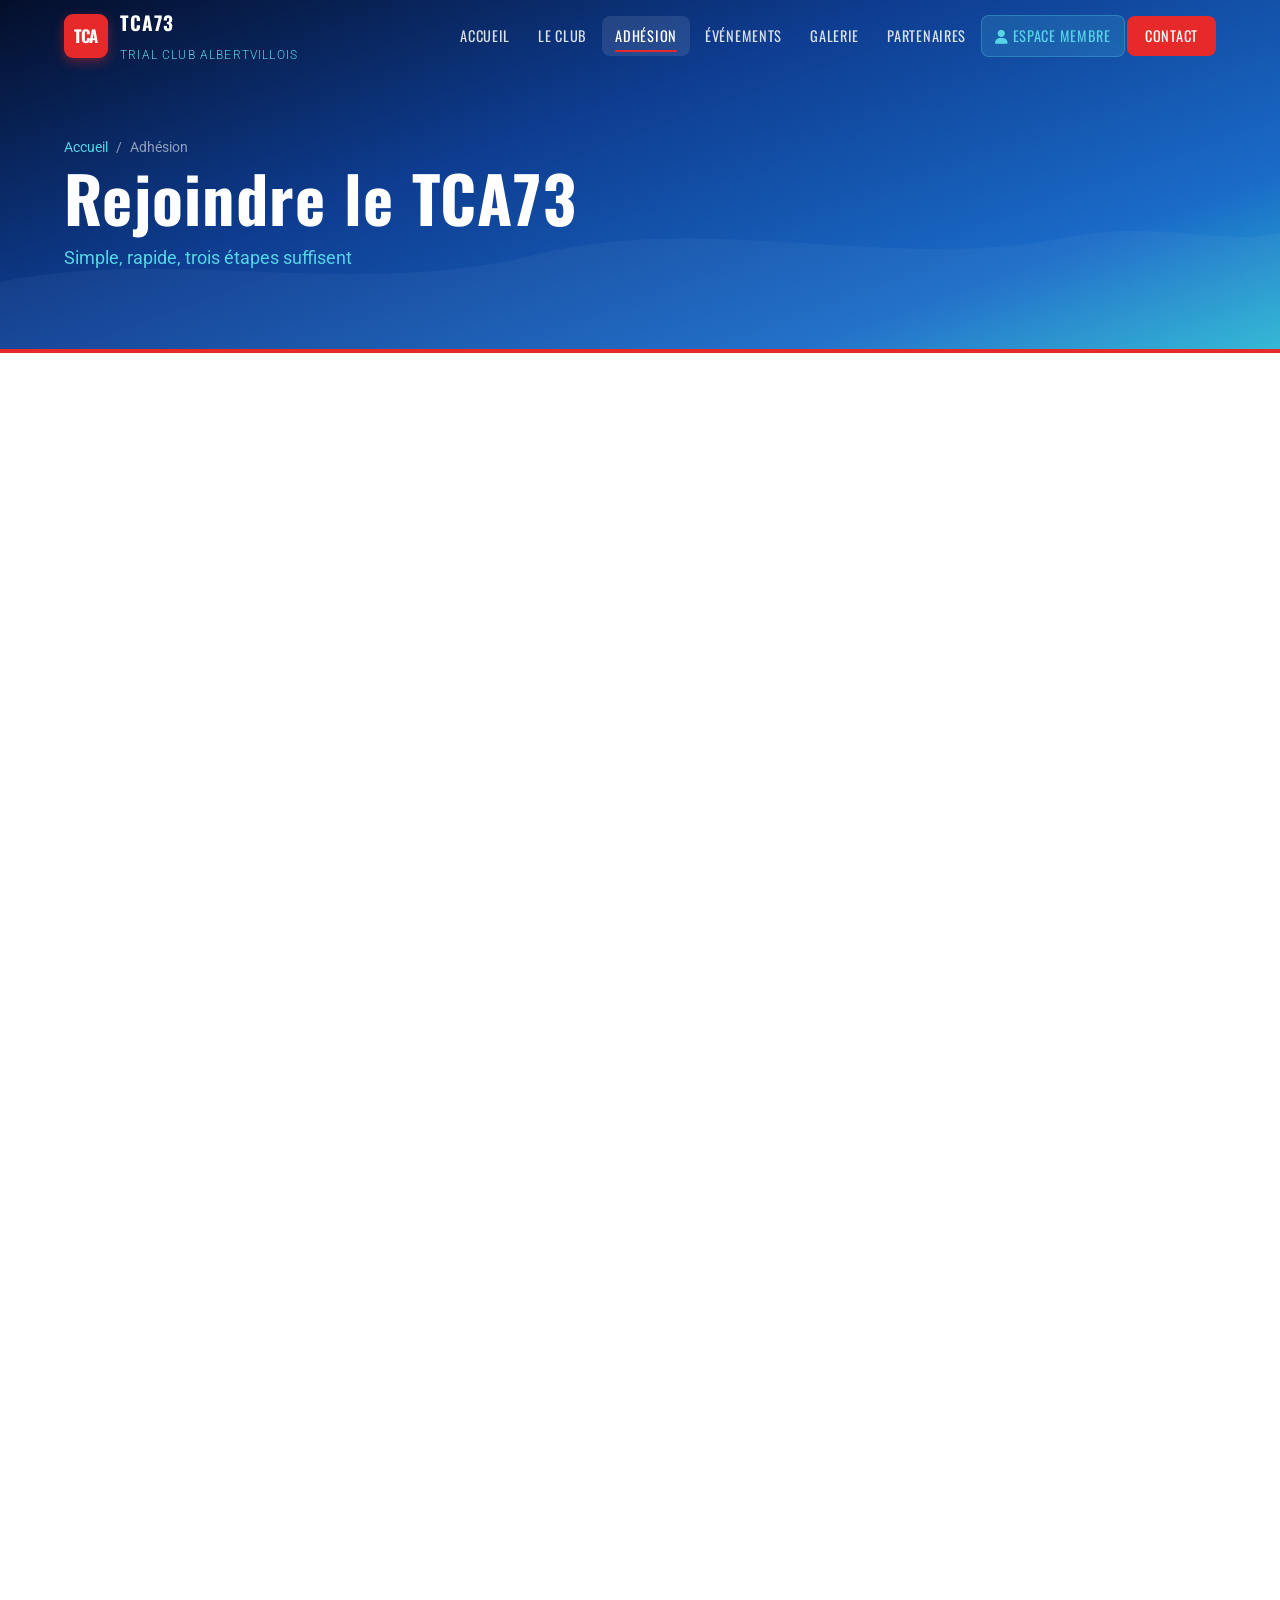
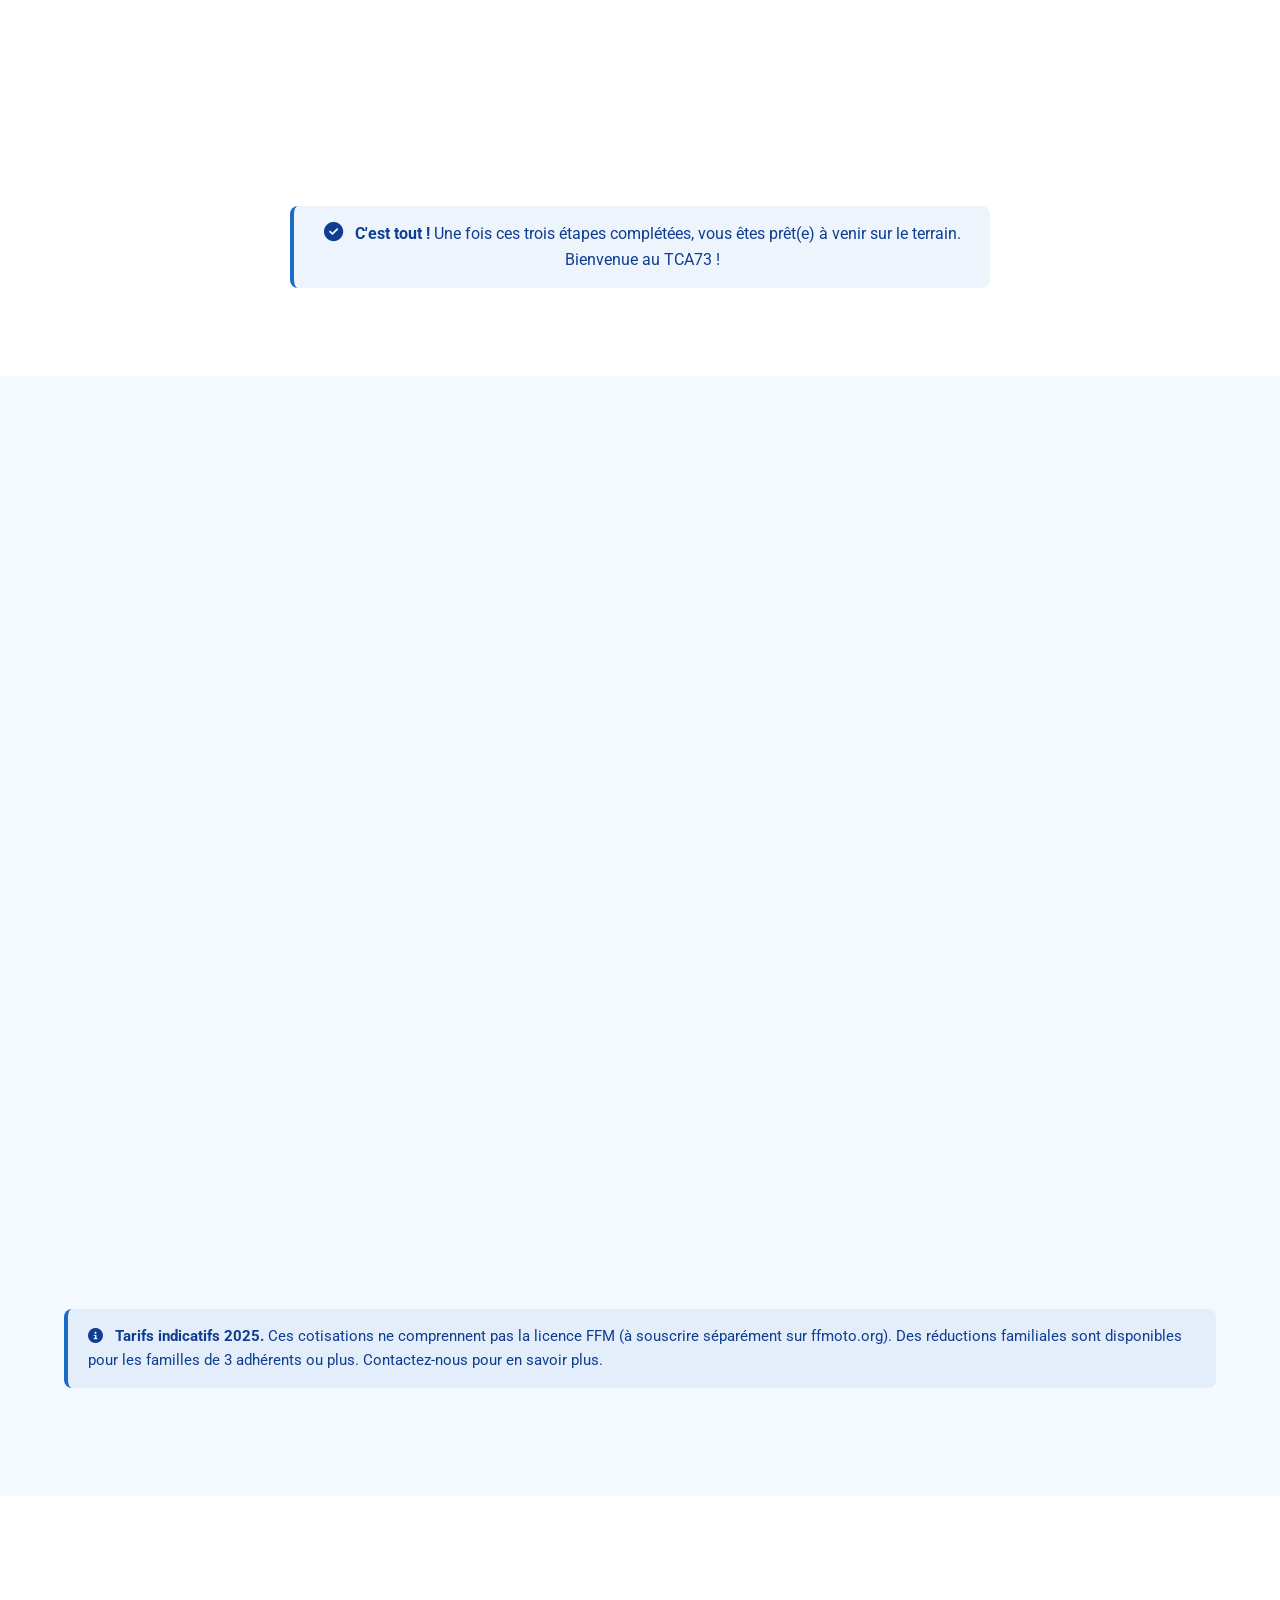
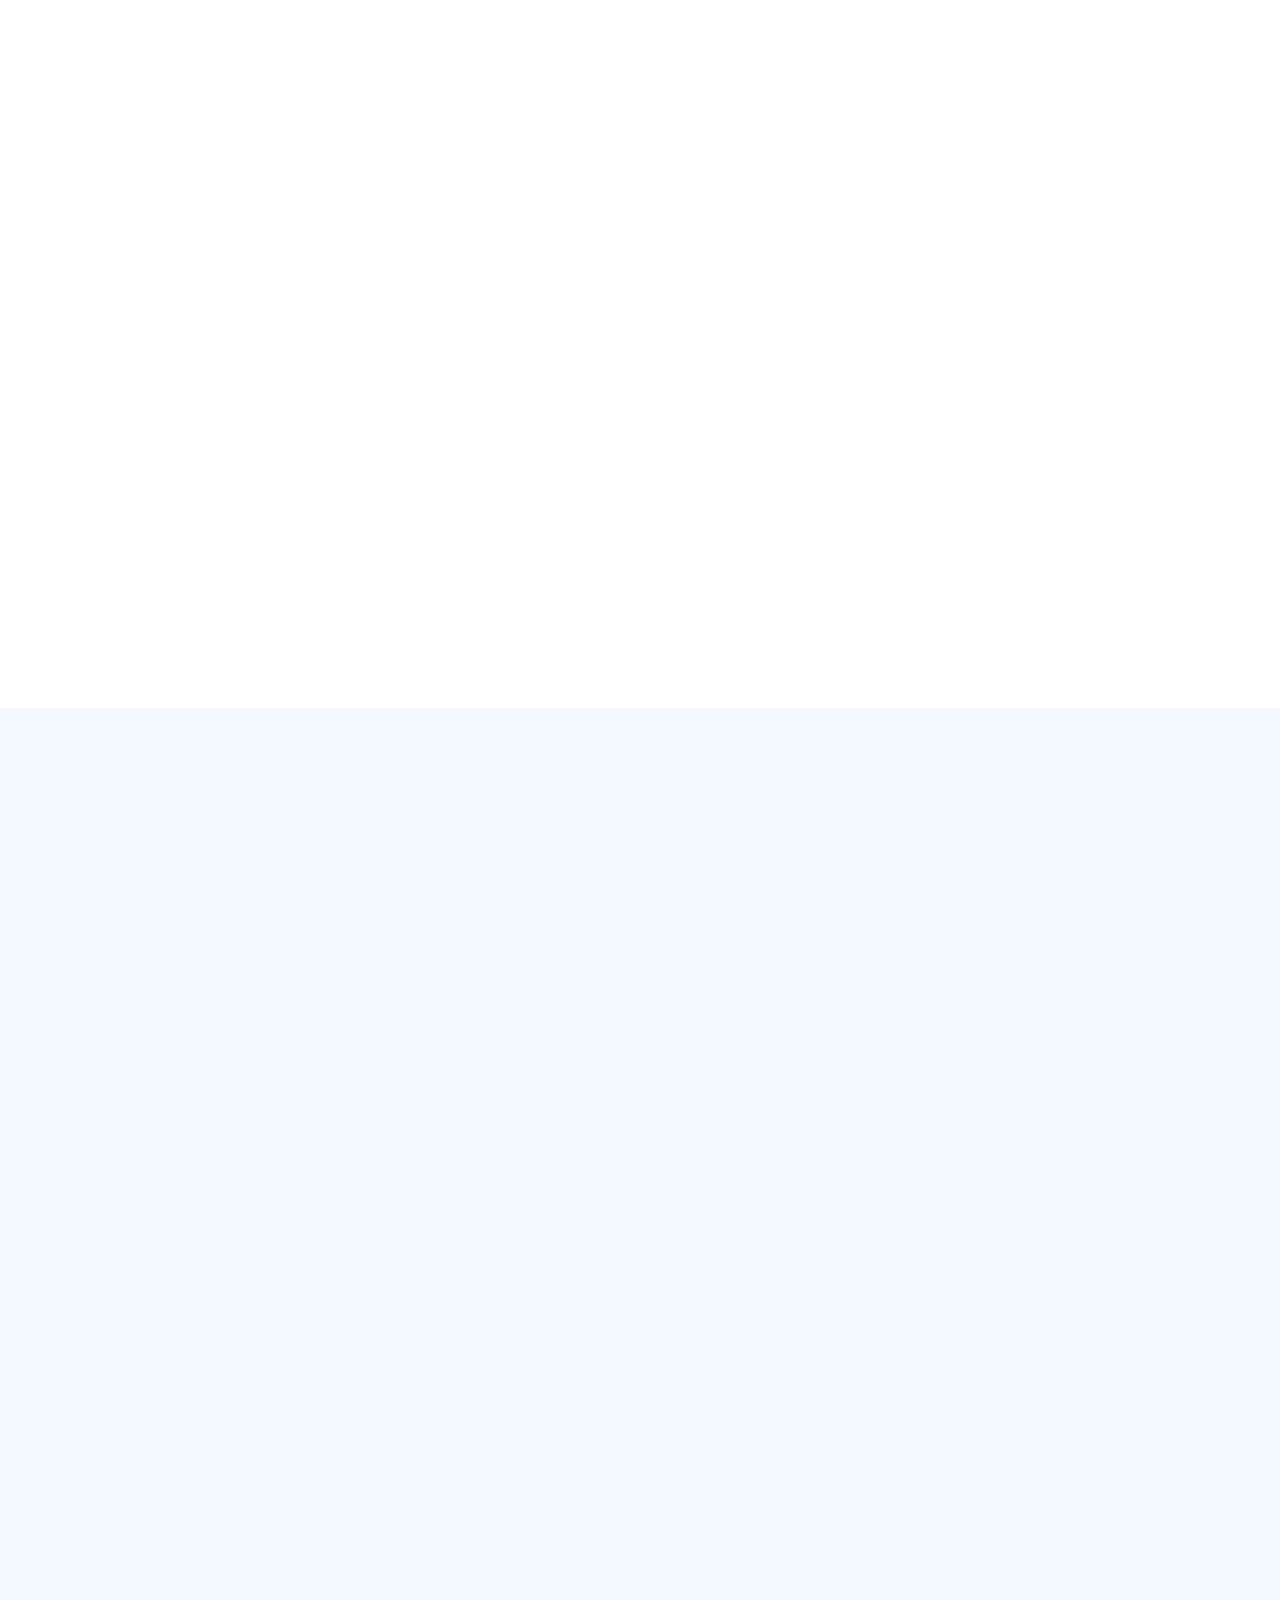
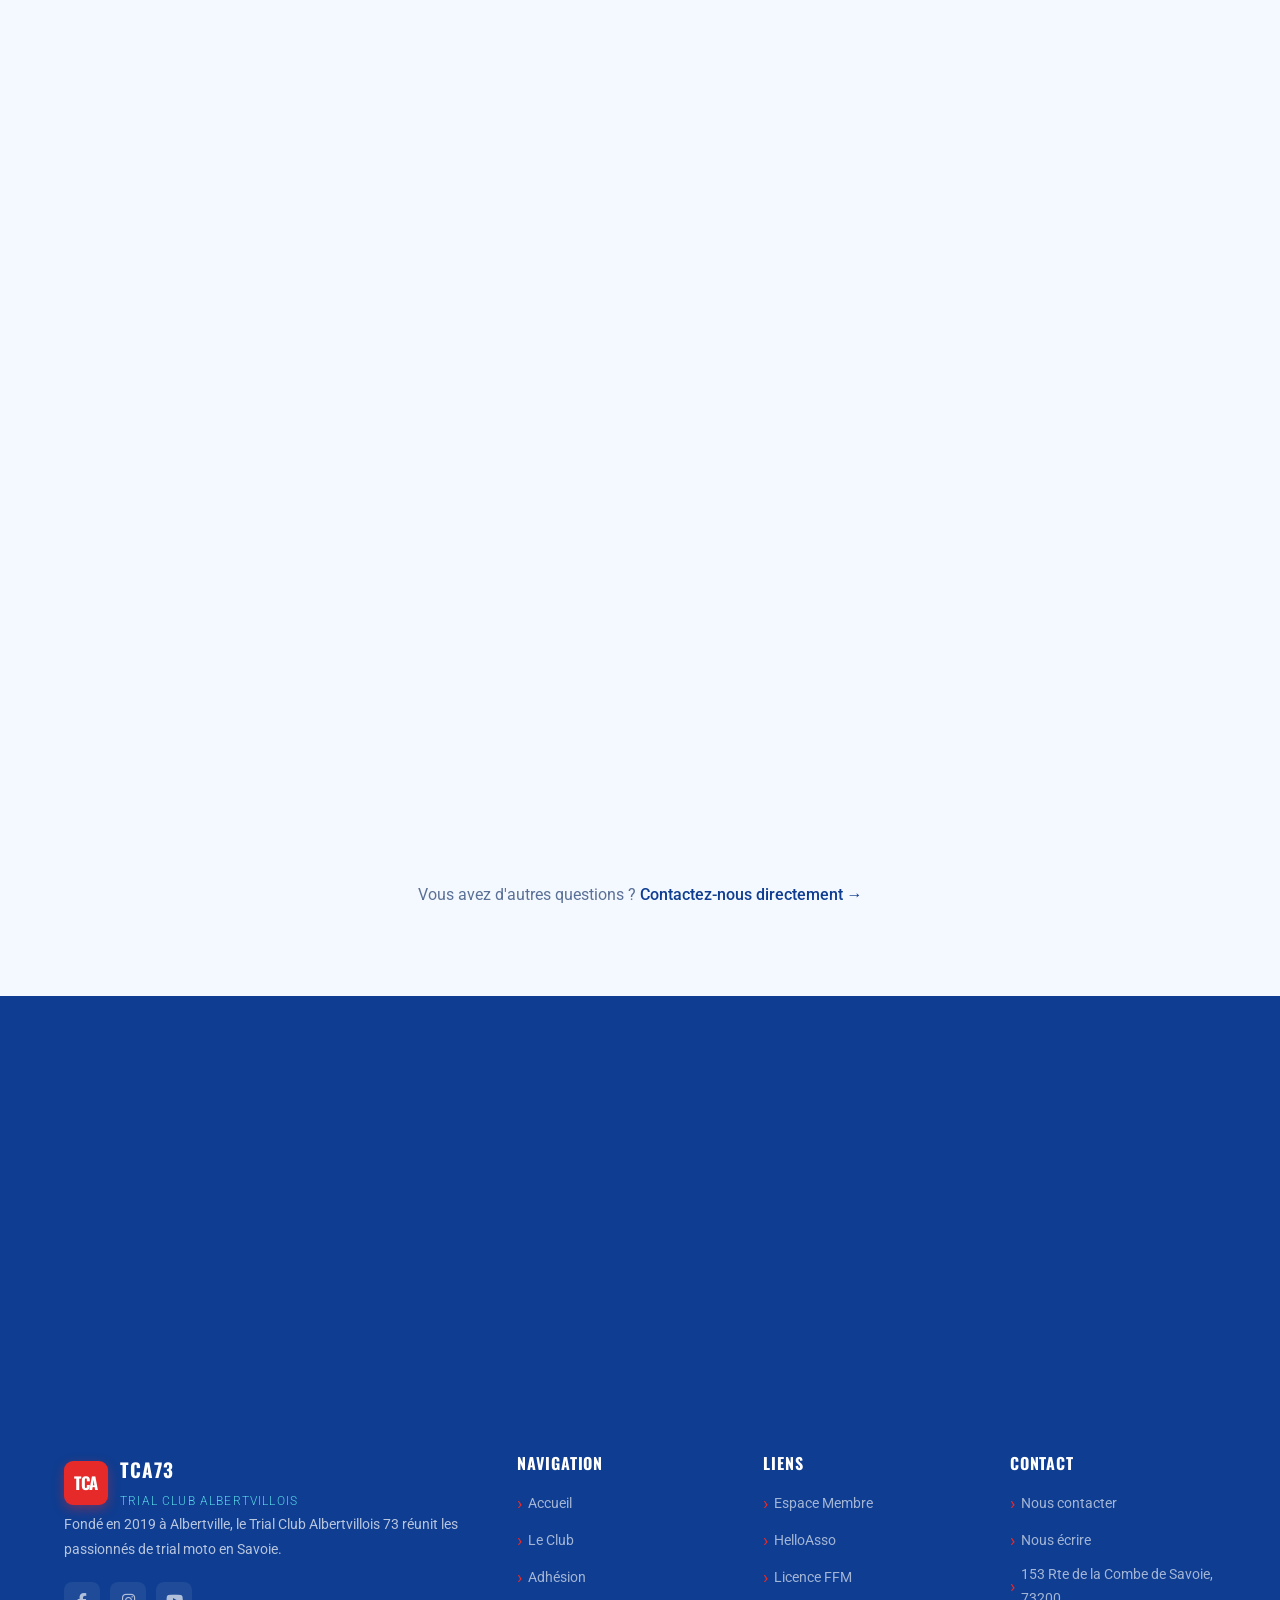
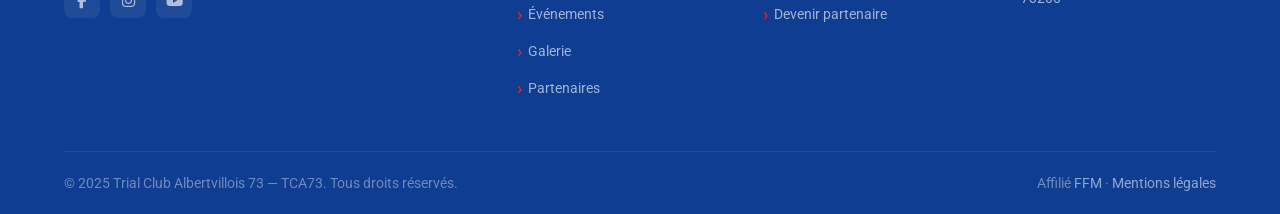
==== adhesion.html @ 544634ae "Fix blank pages: fade-up visible by default, animated only with js-ready class - css/style.css: .fad" ====
<!DOCTYPE html>
<html lang="fr">
<head>
  <meta charset="UTF-8">
  <meta name="viewport" content="width=device-width, initial-scale=1.0">
  <title>Adhésion — TCA73 | Rejoindre le Trial Club Albertvillois 73</title>
  <meta name="description" content="Rejoignez le TCA73 ! Découvrez les tarifs d'adhésion, le fonctionnement de la licence FFM et la procédure d'inscription en ligne via HelloAsso.">
  <link rel="preconnect" href="https://fonts.googleapis.com">
  <link rel="preconnect" href="https://fonts.gstatic.com" crossorigin>
  <link href="https://fonts.googleapis.com/css2?family=Oswald:wght@400;500;600;700&family=Roboto:wght@300;400;500&display=swap" rel="stylesheet">
  <link rel="stylesheet" href="https://cdnjs.cloudflare.com/ajax/libs/font-awesome/6.5.0/css/all.min.css">
  <link rel="stylesheet" href="css/style.css?v=3">
</head>
<body>

<!-- ===== HEADER ===== -->
<header id="header">
  <div class="header-inner">
    <a href="index.html" class="logo"><div class="logo-badge">TCA</div><div class="logo-text"><strong>TCA73</strong><span>Trial Club Albertvillois</span></div></a>
    <nav class="nav-links">
      <a href="index.html">Accueil</a><a href="club.html">Le Club</a>
      <a href="adhesion.html" class="active">Adhésion</a><a href="evenements.html">Événements</a>
      <a href="galerie.html">Galerie</a><a href="partenaires.html">Partenaires</a>
      <a href="espace-membre.html" class="nav-membre"><i class="fa-solid fa-user"></i> Espace Membre</a>
      <a href="contact.html" class="nav-cta">Contact</a>
    </nav>
    <button class="hamburger" id="hamburger" aria-label="Menu"><span></span><span></span><span></span></button>
  </div>
</header>
<nav class="mobile-nav" id="mobile-nav">
  <a href="index.html"><i class="fa-solid fa-house"></i> Accueil</a>
  <a href="club.html"><i class="fa-solid fa-shield-halved"></i> Le Club</a>
  <a href="adhesion.html"><i class="fa-solid fa-id-card"></i> Adhésion</a>
  <a href="evenements.html"><i class="fa-solid fa-calendar-days"></i> Événements</a>
  <a href="galerie.html"><i class="fa-solid fa-images"></i> Galerie</a>
  <a href="partenaires.html"><i class="fa-solid fa-handshake"></i> Partenaires</a>
  <a href="espace-membre.html" class="mobile-membre"><i class="fa-solid fa-user"></i> Espace Membre</a>
  <a href="contact.html" class="mobile-cta"><i class="fa-solid fa-paper-plane"></i> Contact</a>
</nav>

<!-- ===== PAGE HERO ===== -->
<section class="page-hero">
  <div style="position:absolute;inset:0;overflow:hidden;z-index:0;">
    <svg style="position:absolute;bottom:0;width:100%;height:auto;" xmlns="http://www.w3.org/2000/svg" viewBox="0 0 1440 180" preserveAspectRatio="none">
      <path fill="rgba(255,255,255,0.04)" d="M0,180 L0,100 C200,60 400,120 600,70 C800,20 1000,90 1200,50 C1300,30 1380,60 1440,45 L1440,180 Z"/>
    </svg>
  </div>
  <div class="page-hero-content">
    <div class="breadcrumb"><a href="index.html">Accueil</a><span>Adhésion</span></div>
    <h1>Rejoindre le TCA73</h1>
    <p>Simple, rapide, trois étapes suffisent</p>
  </div>
</section>

<!-- ===== PROCESSUS EN 3 ÉTAPES ===== -->
<section class="section">
  <div class="container">
    <div class="section-header fade-up">
      <div class="tag">Comment s'inscrire</div>
      <h2>Trois étapes pour nous rejoindre</h2>
      <p>Le processus d'adhésion est simple et largement faisable en ligne</p>
      <div class="section-line"></div>
    </div>
    <div style="max-width:700px; margin:0 auto;" class="steps">

      <div class="step fade-up">
        <div class="step-num">1</div>
        <div class="step-content">
          <h3>Adhésion au club via HelloAsso</h3>
          <p>Rendez-vous sur notre page HelloAsso pour vous inscrire et régler votre cotisation club en ligne. HelloAsso est une plateforme sécurisée, sans commission, dédiée aux associations françaises. Choisissez la formule adaptée à votre âge et à votre pratique (loisir ou compétition).</p>
          <div class="alert alert-info" style="margin:16px 0 8px;">
            <i class="fa-solid fa-circle-info" style="margin-right:8px;"></i>
            La cotisation club comprend votre adhésion à l'association TCA73 et l'accès au terrain d'entraînement.
          </div>
          <a href="https://www.helloasso.com/associations/trial-club-albertvillois-73/adhesions/adhesion-2025" class="btn btn--primary btn--sm" target="_blank" rel="noopener" style="margin-top:8px;"><i class="fa-solid fa-arrow-up-right-from-square" style="margin-right:6px;"></i>S'inscrire sur HelloAsso</a>
        </div>
      </div>

      <div class="step fade-up">
        <div class="step-num">2</div>
        <div class="step-content">
          <h3>Prise de licence FFM</h3>
          <p>En parallèle ou après votre adhésion club, vous devez prendre votre licence auprès de la Fédération Française de Motocyclisme (FFM) sur le site ffmoto.org. La licence comprend une assurance responsabilité civile indispensable pour pratiquer légalement sur tout terrain. Pour les mineurs, le consentement parental est requis.</p>
          <div class="alert alert-warning" style="margin:16px 0 8px;">
            <i class="fa-solid fa-triangle-exclamation" style="margin-right:8px;"></i>
            Aucune pratique n'est autorisée sans licence FFM valide. Pensez à la renouveler chaque année (saison FFM : 1er novembre au 31 octobre).
          </div>
          <a href="#" class="btn btn--outline-dark btn--sm" style="margin-top:8px;"><i class="fa-solid fa-arrow-up-right-from-square" style="margin-right:6px;"></i>Prendre sa licence FFM</a>
        </div>
      </div>

      <div class="step fade-up">
        <div class="step-num">3</div>
        <div class="step-content">
          <h3>Accès au terrain</h3>
          <p>Une fois vos deux inscriptions validées, nous vous transmettons les coordonnées GPS du terrain ainsi que le code d'accès ou la clé (selon la formule choisie). Les nouvelles recrues sont invitées à se présenter lors d'une session encadrée du week-end pour une première prise de contact conviviale avec l'équipe.</p>
          <div class="alert alert-info" style="margin:16px 0 8px;">
            <i class="fa-solid fa-location-dot" style="margin-right:8px;"></i>
            Terrain situé à Albertville (73200). Coordonnées GPS et code d'accès remis après validation de votre dossier.
          </div>
          <a href="contact.html" class="btn btn--outline-dark btn--sm" style="margin-top:8px;"><i class="fa-solid fa-paper-plane" style="margin-right:6px;"></i>Nous contacter</a>
        </div>
      </div>

    </div>
    <div class="alert alert-info" style="max-width:700px; margin:32px auto 0; text-align:center; font-size:1rem;">
      <i class="fa-solid fa-circle-check" style="margin-right:8px; font-size:1.2rem;"></i>
      <strong>C'est tout !</strong> Une fois ces trois étapes complétées, vous êtes prêt(e) à venir sur le terrain. Bienvenue au TCA73 !
    </div>
  </div>
</section>

<!-- ===== TARIFS 2025 ===== -->
<section class="section section--light" id="tarifs">
  <div class="container">
    <div class="section-header fade-up">
      <div class="tag">Tarifs 2025</div>
      <h2>Cotisations club</h2>
      <p>Tarifs de la saison 2025. Hors licence FFM (à souscrire séparément sur ffmoto.org).</p>
      <div class="section-line"></div>
    </div>
    <div class="grid-4" style="gap:20px;">

      <!-- Moins de 15 ans Loisir -->
      <div class="tarif-card fade-up">
        <h3>Moins de 15 ans<br><span style="font-weight:400; font-size:0.9em; opacity:0.75;">Loisir</span></h3>
        <div class="tarif-price"><sup>€</sup>50<sub>/an</sub></div>
        <p style="font-size:0.9rem; color:var(--text-muted); margin-bottom:16px;">École de trial et sessions loisir encadrées</p>
        <ul class="tarif-features">
          <li><i class="fa-solid fa-circle-check"></i> Accès terrain TCA73</li>
          <li><i class="fa-solid fa-circle-check"></i> Sessions école de trial</li>
          <li><i class="fa-solid fa-circle-check"></i> Encadrement moniteur</li>
          <li><i class="fa-solid fa-circle-check"></i> Prêt de moto (si dispo)</li>
          <li><i class="fa-solid fa-circle-check"></i> Équipement de protection</li>
        </ul>
        <a href="#" class="btn btn--outline-dark" style="width:100%; justify-content:center;">S'inscrire</a>
      </div>

      <!-- Plus de 15 ans Loisir — FEATURED -->
      <div class="tarif-card featured fade-up">
        <div class="tarif-badge">Le plus populaire</div>
        <h3>Plus de 15 ans<br><span style="font-weight:400; font-size:0.9em; opacity:0.85;">Loisir</span></h3>
        <div class="tarif-price"><sup>€</sup>80<sub>/an</sub></div>
        <p style="font-size:0.9rem; margin-bottom:16px; opacity:0.85;">Pratique libre et sessions encadrées</p>
        <ul class="tarif-features">
          <li><i class="fa-solid fa-circle-check"></i> Accès terrain TCA73</li>
          <li><i class="fa-solid fa-circle-check"></i> Sessions guidées week-end</li>
          <li><i class="fa-solid fa-circle-check"></i> Clé du terrain</li>
          <li><i class="fa-solid fa-circle-check"></i> Sorties nature mensuelles</li>
          <li><i class="fa-solid fa-circle-check"></i> Journées conviviales</li>
        </ul>
        <a href="#" class="btn btn--primary" style="width:100%; justify-content:center;">S'inscrire</a>
      </div>

      <!-- Moins de 15 ans Compétition -->
      <div class="tarif-card fade-up">
        <h3>Moins de 15 ans<br><span style="font-weight:400; font-size:0.9em; opacity:0.75;">Compétition</span></h3>
        <div class="tarif-price"><sup>€</sup>90<sub>/an</sub></div>
        <p style="font-size:0.9rem; color:var(--text-muted); margin-bottom:16px;">Accès championnats et entraînements compétition</p>
        <ul class="tarif-features">
          <li><i class="fa-solid fa-circle-check"></i> Tout le loisir jeune inclus</li>
          <li><i class="fa-solid fa-circle-check"></i> Entraînements compétition</li>
          <li><i class="fa-solid fa-circle-check"></i> Coaching individuel</li>
          <li><i class="fa-solid fa-circle-check"></i> Inscriptions championnat</li>
          <li><i class="fa-solid fa-circle-check"></i> Suivi de performance</li>
        </ul>
        <a href="#" class="btn btn--outline-dark" style="width:100%; justify-content:center;">S'inscrire</a>
      </div>

      <!-- Plus de 15 ans Compétition -->
      <div class="tarif-card fade-up">
        <h3>Plus de 15 ans<br><span style="font-weight:400; font-size:0.9em; opacity:0.75;">Compétition</span></h3>
        <div class="tarif-price"><sup>€</sup>130<sub>/an</sub></div>
        <p style="font-size:0.9rem; color:var(--text-muted); margin-bottom:16px;">Programme complet pour pilotes compétiteurs</p>
        <ul class="tarif-features">
          <li><i class="fa-solid fa-circle-check"></i> Tout le loisir adulte inclus</li>
          <li><i class="fa-solid fa-circle-check"></i> Programme d'entraînement</li>
          <li><i class="fa-solid fa-circle-check"></i> Coaching et analyse vidéo</li>
          <li><i class="fa-solid fa-circle-check"></i> Prises en charge partielles</li>
          <li><i class="fa-solid fa-circle-check"></i> Maillot club officiel</li>
        </ul>
        <a href="#" class="btn btn--outline-dark" style="width:100%; justify-content:center;">S'inscrire</a>
      </div>

    </div>
    <div class="alert alert-info" style="margin-top:32px;">
      <i class="fa-solid fa-circle-info" style="margin-right:8px;"></i>
      <strong>Tarifs indicatifs 2025.</strong> Ces cotisations ne comprennent pas la licence FFM (à souscrire séparément sur ffmoto.org). Des réductions familiales sont disponibles pour les familles de 3 adhérents ou plus. <a href="contact.html" style="color:var(--deep);">Contactez-nous</a> pour en savoir plus.
    </div>
  </div>
</section>

<!-- ===== ÉQUIPEMENT ===== -->
<section class="section">
  <div class="container">
    <div class="section-header fade-up">
      <div class="tag">Matériel</div>
      <h2>Quel équipement est nécessaire ?</h2>
      <p>Pour débuter, voici ce qu'il faut prévoir — rien d'inaccessible</p>
      <div class="section-line"></div>
    </div>
    <div class="grid-2" style="gap:40px; align-items:start;">

      <!-- La moto -->
      <div class="fade-up">
        <h3 style="margin-bottom:16px; display:flex; align-items:center; gap:10px; font-family:var(--font-heading); font-size:1.3rem; text-transform:uppercase;">
          <i class="fa-solid fa-motorcycle" style="color:var(--mountain);"></i> La moto
        </h3>
        <p style="color:var(--text-muted); margin-bottom:16px;">Pour les débutants et l'école de trial, le club dispose de <strong>quelques motos en prêt</strong> pour les premières séances. Cela vous permet de découvrir la discipline avant d'investir dans votre propre machine.</p>
        <p style="color:var(--text-muted); margin-bottom:16px;">Pour pratiquer régulièrement, vous aurez besoin d'une moto de trial. Les grandes marques sont <strong>Gas Gas, Montesa (Honda), Beta, Sherco</strong> et Vertigo. Des modèles d'occasion de qualité sont disponibles à partir de <strong>1 500 – 2 000 €</strong>, et nos membres sont de bon conseil pour dénicher la bonne affaire.</p>
        <div class="alert alert-info">
          <i class="fa-solid fa-circle-info" style="margin-right:8px;"></i>
          Pas de moto ? Venez quand même à une journée découverte, nous avons de quoi vous faire essayer !
        </div>
      </div>

      <!-- Équipement de protection -->
      <div class="fade-up">
        <h3 style="margin-bottom:16px; display:flex; align-items:center; gap:10px; font-family:var(--font-heading); font-size:1.3rem; text-transform:uppercase;">
          <i class="fa-solid fa-shield-halved" style="color:var(--mountain);"></i> Équipement de protection
        </h3>
        <div style="display:flex; flex-direction:column; gap:10px;">
          <div style="display:flex; gap:12px; align-items:flex-start; padding:12px 16px; background:var(--off-white); border-radius:8px; border-left:3px solid var(--tca-red);">
            <i class="fa-solid fa-circle-check" style="color:#27ae60; margin-top:3px; flex-shrink:0;"></i>
            <div><strong>Casque homologué</strong> — obligatoire (moto ou enduro, intégral recommandé)</div>
          </div>
          <div style="display:flex; gap:12px; align-items:flex-start; padding:12px 16px; background:var(--off-white); border-radius:8px; border-left:3px solid var(--tca-red);">
            <i class="fa-solid fa-circle-check" style="color:#27ae60; margin-top:3px; flex-shrink:0;"></i>
            <div><strong>Bottes moto</strong> — obligatoires, protection des chevilles essentielle en trial</div>
          </div>
          <div style="display:flex; gap:12px; align-items:flex-start; padding:12px 16px; background:var(--off-white); border-radius:8px; border-left:3px solid var(--glacier);">
            <i class="fa-solid fa-circle-check" style="color:#27ae60; margin-top:3px; flex-shrink:0;"></i>
            <div><strong>Gants moto</strong> — protection des mains, recommandé</div>
          </div>
          <div style="display:flex; gap:12px; align-items:flex-start; padding:12px 16px; background:var(--off-white); border-radius:8px; border-left:3px solid var(--glacier);">
            <i class="fa-solid fa-circle-check" style="color:#27ae60; margin-top:3px; flex-shrink:0;"></i>
            <div><strong>Protège-tibias / genouillères</strong> — fortement recommandé</div>
          </div>
          <div style="display:flex; gap:12px; align-items:flex-start; padding:12px 16px; background:var(--off-white); border-radius:8px; border-left:3px solid var(--glacier);">
            <i class="fa-solid fa-circle-check" style="color:#27ae60; margin-top:3px; flex-shrink:0;"></i>
            <div><strong>Dorsale / gilet de protection</strong> — recommandé pour les compétiteurs</div>
          </div>
          <div style="display:flex; gap:12px; align-items:flex-start; padding:12px 16px; background:var(--off-white); border-radius:8px; border-left:3px solid var(--border);">
            <i class="fa-solid fa-circle-check" style="color:#27ae60; margin-top:3px; flex-shrink:0;"></i>
            <div><strong>Tenue (pantalon + veste)</strong> — résistante et confortable pour la mobilité</div>
          </div>
        </div>
      </div>

    </div>
  </div>
</section>

<!-- ===== FAQ — 20 QUESTIONS ===== -->
<section class="section section--light" id="faq">
  <div class="container">
    <div class="section-header fade-up">
      <div class="tag">FAQ</div>
      <h2>Questions fréquentes</h2>
      <p>Tout ce que vous devez savoir avant de nous rejoindre</p>
      <div class="section-line"></div>
    </div>
    <div class="faq-list" style="max-width:800px; margin:0 auto;">

      <div class="faq-item fade-up">
        <button class="faq-question">
          Comment s'inscrire au TCA73 ?
          <span class="faq-icon">+</span>
        </button>
        <div class="faq-answer">
          <p>L'inscription se fait en trois étapes : 1) adhérez au club via notre page HelloAsso (cotisation annuelle), 2) prenez votre licence FFM sur le site de la Fédération Française de Motocyclisme (ffmoto.org), 3) récupérez les coordonnées GPS et le code d'accès au terrain auprès du bureau. Une fois ces démarches complétées, vous êtes officiellement membre du TCA73 et pouvez venir pratiquer dès le prochain week-end.</p>
        </div>
      </div>

      <div class="faq-item fade-up">
        <button class="faq-question">
          Comment obtenir sa licence FFM ?
          <span class="faq-icon">+</span>
        </button>
        <div class="faq-answer">
          <p>La licence FFM s'obtient directement en ligne sur le site <strong>ffmoto.org</strong>. Il vous faudra créer un compte, saisir vos informations personnelles, fournir un <strong>certificat médical</strong> de non contre-indication à la pratique sportive (valable 3 ans pour les adultes) et régler la cotisation fédérale. La licence est délivrée immédiatement sous forme numérique et envoyée par e-mail. Pour les mineurs, une autorisation parentale est requise et le compte doit être créé par le représentant légal.</p>
        </div>
      </div>

      <div class="faq-item fade-up">
        <button class="faq-question">
          Comment accéder au terrain d'Albertville ?
          <span class="faq-icon">+</span>
        </button>
        <div class="faq-answer">
          <p>Le terrain est situé à Albertville (73200). Les <strong>coordonnées GPS précises</strong> vous seront communiquées lors de la validation de votre adhésion. Un accès par code ou clé est remis aux membres à jour de cotisation, selon la formule souscrite. Les nouvelles recrues sont invitées à venir lors des <strong>sessions encadrées du week-end</strong> pour leur première visite afin de découvrir le site accompagnés. N'hésitez pas à nous contacter via le formulaire de contact pour organiser votre première venue.</p>
        </div>
      </div>

      <div class="faq-item fade-up">
        <button class="faq-question">
          Puis-je essayer le trial avant de m'inscrire ?
          <span class="faq-icon">+</span>
        </button>
        <div class="faq-answer">
          <p>Absolument ! Nous organisons régulièrement des <strong>journées portes ouvertes</strong> (voir la page Événements) lors desquelles vous pouvez découvrir le trial gratuitement, avec du matériel à disposition. C'est l'occasion idéale pour tester la discipline sans engagement. Vous pouvez également venir assister à une session d'entraînement en tant qu'observateur. Contactez-nous pour prendre rendez-vous et nous vous accueillerons avec plaisir.</p>
        </div>
      </div>

      <div class="faq-item fade-up">
        <button class="faq-question">
          Quel âge minimum pour pratiquer ?
          <span class="faq-icon">+</span>
        </button>
        <div class="faq-answer">
          <p>Il n'y a pas d'âge minimum officiel pour découvrir le trial en loisir sous surveillance, mais pour intégrer l'école de trial et participer aux sessions encadrées, nous accueillons les enfants <strong>à partir de 6 ans</strong> accompagnés d'un parent. Pour la compétition en championnat, la FFM définit des catégories à partir de <strong>8 ans</strong> (catégorie Minime). Les adultes peuvent commencer le trial à tout âge — c'est une discipline particulièrement accessible et progressive.</p>
        </div>
      </div>

      <div class="faq-item fade-up">
        <button class="faq-question">
          Faut-il une moto pour commencer ?
          <span class="faq-icon">+</span>
        </button>
        <div class="faq-answer">
          <p>Non, pas forcément au départ ! Pour les premières découvertes et l'école de trial, le club dispose de <strong>quelques motos disponibles en prêt</strong> pour les premières séances. Cela vous permet de tester la discipline avant d'investir. Pour une pratique régulière, vous aurez cependant besoin de votre propre moto. Nos membres se feront un plaisir de vous conseiller sur le choix d'une moto adaptée à votre niveau et votre budget — des occasions circulent régulièrement dans le milieu.</p>
        </div>
      </div>

      <div class="faq-item fade-up">
        <button class="faq-question">
          Quels équipements de protection sont obligatoires ?
          <span class="faq-icon">+</span>
        </button>
        <div class="faq-answer">
          <p>Pour pratiquer sur notre terrain, le port du <strong>casque homologué</strong> et des <strong>bottes moto</strong> est obligatoire pour tous. Les gants sont fortement recommandés, tout comme les protège-tibias et les genouillères. Pour les enfants de l'école de trial, un équipement complet est exigé. Pour les débutants lors des journées découverte, nous disposons d'un stock limité d'équipements à prêter sur place — contactez-nous à l'avance pour en réserver.</p>
        </div>
      </div>

      <div class="faq-item fade-up">
        <button class="faq-question">
          Y a-t-il des réductions pour les familles ?
          <span class="faq-icon">+</span>
        </button>
        <div class="faq-answer">
          <p>Oui ! Pour les familles de <strong>3 adhérents ou plus</strong>, nous appliquons une réduction sur la cotisation club. Nous sommes un club à esprit familial et tenons à rendre la pratique accessible à toutes les familles. Contactez-nous directement pour bénéficier du tarif famille : nous étudions chaque situation au cas par cas avec bienveillance. Des aides peuvent également être disponibles via certaines communes ou le département de Savoie pour les activités sportives.</p>
        </div>
      </div>

      <div class="faq-item fade-up">
        <button class="faq-question">
          La pratique est-elle possible toute l'année ?
          <span class="faq-icon">+</span>
        </button>
        <div class="faq-answer">
          <p>Oui, notre terrain est accessible <strong>toute l'année</strong>, sous réserve des conditions météorologiques. Les sessions du week-end ont lieu y compris en hiver sur notre terrain aménagé. Certaines sorties en terrain naturel sont ajustées selon la météo et les conditions de sol pour préserver les espaces naturels. Nous communiquons les éventuelles annulations sur notre <strong>page Facebook</strong> et notre groupe WhatsApp membres. En été, des sorties découverte en montagne sont organisées.</p>
        </div>
      </div>

      <div class="faq-item fade-up">
        <button class="faq-question">
          Comment rejoindre la section compétition ?
          <span class="faq-icon">+</span>
        </button>
        <div class="faq-answer">
          <p>Pour rejoindre la section compétition, il vous faut d'abord une <strong>licence FFM compétition</strong> (différente de la licence loisir) et souscrire la formule compétition du club. Un entretien avec le responsable compétition est organisé pour évaluer votre niveau et définir les objectifs. Nous ne demandons pas de niveau minimum imposé — la motivation et la régularité comptent davantage. Des séances d'entraînement spécifiques sont planifiées chaque semaine pour les compétiteurs.</p>
        </div>
      </div>

      <div class="faq-item fade-up">
        <button class="faq-question">
          Qu'est-ce que la licence FFM et combien coûte-t-elle ?
          <span class="faq-icon">+</span>
        </button>
        <div class="faq-answer">
          <p>La licence FFM est le document officiel émis par la <strong>Fédération Française de Motocyclisme</strong> qui vous autorise à pratiquer les sports moto sur les terrains affiliés. Elle inclut une assurance responsabilité civile. Deux types existent : la licence <strong>loisir</strong> (pratique en dehors des compétitions officielles) et la licence <strong>compétition</strong> (pour participer aux championnats). Le tarif varie selon l'âge et le type : comptez environ 50–80 € pour un adulte. Consultez le site ffmoto.org pour les tarifs exacts en cours de saison.</p>
        </div>
      </div>

      <div class="faq-item fade-up">
        <button class="faq-question">
          Y a-t-il des cours pour adultes débutants ?
          <span class="faq-icon">+</span>
        </button>
        <div class="faq-answer">
          <p>Oui, tout à fait ! Même si notre école de trial est principalement orientée jeunes, nous proposons régulièrement des <strong>initiations encadrées pour adultes</strong>, notamment lors des journées portes ouvertes et des stages ponctuels. Lors des sessions du week-end, les membres expérimentés sont toujours prêts à partager conseils et astuces avec les nouveaux venus. L'apprentissage du trial est progressif et se fait dans la bonne humeur — ne soyez pas intimidé(e) par votre niveau.</p>
        </div>
      </div>

      <div class="faq-item fade-up">
        <button class="faq-question">
          Comment se déroule une journée d'entraînement type ?
          <span class="faq-icon">+</span>
        </button>
        <div class="faq-answer">
          <p>Une journée type commence vers <strong>9h00–9h30</strong> avec l'arrivée des membres et les vérifications de sécurité (équipements, motos). Le terrain est ensuite ouvert à la pratique libre avec des zones aménagées selon les niveaux. Pour l'école de trial, les enfants bénéficient d'un <strong>encadrement par les moniteurs</strong> sur des sections progressives. Une pause repas conviviale est partagée vers 12h30. L'après-midi se poursuit jusqu'à 17h00 environ. Certains samedis sont consacrés à des séances thématiques (passage d'obstacles, équilibre, etc.).</p>
        </div>
      </div>

      <div class="faq-item fade-up">
        <button class="faq-question">
          Peut-on amener sa famille même sans pratiquer ?
          <span class="faq-icon">+</span>
        </button>
        <div class="faq-answer">
          <p>Bien sûr ! Le terrain du TCA73 est un endroit convivial où les familles sont les bienvenues. Les parents et proches qui ne pratiquent pas peuvent librement assister aux sessions pour encourager et partager ces moments. Lors des <strong>journées événements</strong> (portes ouvertes, repas de fin de saison), toute la famille est invitée. Nous disposons d'un espace de détente avec tables et bancs. C'est souvent en accompagnant un proche que naît la vocation de pratiquer à son tour !</p>
        </div>
      </div>

      <div class="faq-item fade-up">
        <button class="faq-question">
          Le club prête-t-il des motos ?
          <span class="faq-icon">+</span>
        </button>
        <div class="faq-answer">
          <p>Le club dispose d'un <strong>parc limité de motos de prêt</strong>, principalement destiné aux premières séances de découverte et à l'école de trial pour les jeunes. Ces motos sont disponibles sous réserve de disponibilité, en priorité lors des journées encadrées. Il n'est pas prévu de prêt libre pour des sessions non encadrées. Pour une pratique autonome, nous vous encourageons à acquérir votre propre moto — un investissement raisonnable (dès 1 500 € en occasion) qui vous offrira bien plus de liberté.</p>
        </div>
      </div>

      <div class="faq-item fade-up">
        <button class="faq-question">
          Quand ont lieu les championnats ?
          <span class="faq-icon">+</span>
        </button>
        <div class="faq-answer">
          <p>La saison de compétition en trial se déroule généralement de <strong>mars à novembre</strong>. Le Championnat de Savoie se compose de plusieurs manches réparties sur l'année, organisées à tour de rôle par les différents clubs du département. Les championnats inter-régionaux Auvergne-Rhône-Alpes ont lieu sur la même période. Consultez notre <a href="evenements.html">page Événements</a> pour le calendrier précis de la saison 2025, ou abonnez-vous à notre newsletter pour ne rien manquer.</p>
        </div>
      </div>

      <div class="faq-item fade-up">
        <button class="faq-question">
          Comment accéder à l'espace membre en ligne ?
          <span class="faq-icon">+</span>
        </button>
        <div class="faq-answer">
          <p>L'espace membre est accessible depuis le menu principal du site (lien "Espace Membre"). Après votre adhésion, vous recevrez vos <strong>identifiants de connexion</strong> par e-mail sous 48h. Cet espace vous permet de consulter votre statut d'adhésion, les documents du club, les convocations et le planning des entraînements. En cas de problème de connexion, contactez-nous par e-mail à contact@tca73.fr — nous résoudrons cela rapidement.</p>
        </div>
      </div>

      <div class="faq-item fade-up">
        <button class="faq-question">
          Y a-t-il un uniforme ou maillot officiel ?
          <span class="faq-icon">+</span>
        </button>
        <div class="faq-answer">
          <p>Oui ! Le TCA73 dispose d'un <strong>maillot club officiel</strong> aux couleurs bleu et rouge. Ce maillot est inclus dans la formule compétition adulte. Les membres loisir peuvent se le procurer séparément auprès du bureau. Porter le maillot TCA73 en compétition ou lors des démonstrations est encouragé pour renforcer l'image et la cohésion du club. Les commandes sont groupées en début de saison — renseignez-vous auprès du bureau pour les délais.</p>
        </div>
      </div>

      <div class="faq-item fade-up">
        <button class="faq-question">
          Que faire si je veux arrêter en cours de saison ?
          <span class="faq-icon">+</span>
        </button>
        <div class="faq-answer">
          <p>La cotisation club est annuelle et n'est <strong>pas remboursable</strong> en cas d'arrêt en cours de saison, conformément aux statuts de l'association. Toutefois, en cas de situation exceptionnelle (blessure, déménagement, difficultés personnelles), le bureau examine chaque demande au cas par cas avec compréhension. La licence FFM est également annuelle et non remboursable. Nous vous recommandons de venir à une journée découverte avant de vous engager pour être sûr(e) que le trial correspond à vos attentes.</p>
        </div>
      </div>

      <div class="faq-item fade-up">
        <button class="faq-question">
          Comment devenir moniteur au sein du club ?
          <span class="faq-icon">+</span>
        </button>
        <div class="faq-answer">
          <p>Pour encadrer des séances au sein du TCA73, il est nécessaire d'obtenir le <strong>Brevet Fédéral de Moniteur de Trial</strong> délivré par la FFM. Cette formation se déroule sur plusieurs week-ends et alterne théorie et pratique. Le club accompagne et finance partiellement la formation de ses membres motivés. Si vous souhaitez vous impliquer dans l'encadrement des jeunes ou des débutants, parlez-en lors d'une session ou écrivez-nous — nous avons toujours besoin de bénévoles passionnés !</p>
        </div>
      </div>

    </div>
    <div class="text-center" style="margin-top:40px;">
      <p style="color:var(--text-muted);">Vous avez d'autres questions ? <a href="contact.html" style="color:var(--deep); font-weight:500;">Contactez-nous directement →</a></p>
    </div>
  </div>
</section>

<!-- ===== CTA ===== -->
<section class="section section--dark">
  <div class="container text-center fade-up">
    <h2 style="color:white; margin-bottom:12px;">Prêt(e) à nous rejoindre ?</h2>
    <p style="color:rgba(255,255,255,0.72); max-width:500px; margin:0 auto 32px;">Adhérez en ligne en quelques minutes et venez nous retrouver sur le terrain dès le prochain week-end. Bienvenue dans la famille TCA73 !</p>
    <div style="display:flex; gap:16px; justify-content:center; flex-wrap:wrap;">
      <a href="https://www.helloasso.com/associations/trial-club-albertvillois-73/adhesions/adhesion-2025" class="btn btn--primary btn--lg" target="_blank" rel="noopener"><i class="fa-solid fa-arrow-up-right-from-square" style="margin-right:8px;"></i>S'inscrire sur HelloAsso</a>
      <a href="contact.html" class="btn btn--outline btn--lg"><i class="fa-solid fa-paper-plane" style="margin-right:8px;"></i>Nous contacter</a>
    </div>
  </div>
</section>

<!-- ===== FOOTER ===== -->
<footer id="footer">
  <div class="container">
    <div class="footer-grid">
      <div class="footer-brand"><a href="index.html" class="logo"><div class="logo-badge">TCA</div><div class="logo-text"><strong>TCA73</strong><span>Trial Club Albertvillois</span></div></a><p>Fondé en 2019 à Albertville, le Trial Club Albertvillois 73 réunit les passionnés de trial moto en Savoie.</p><div class="footer-social"><a href="https://www.facebook.com/p/TCA73-Trial-Club-Albertvillois-100057427091046/" aria-label="Facebook" target="_blank" rel="noopener"><i class="fa-brands fa-facebook-f"></i></a><a href="https://www.instagram.com/trialclubalbertvillois73/" aria-label="Instagram" target="_blank" rel="noopener"><i class="fa-brands fa-instagram"></i></a><a href="#" aria-label="YouTube"><i class="fa-brands fa-youtube"></i></a></div></div>
      <div class="footer-col"><h4>Navigation</h4><ul><li><a href="index.html">Accueil</a></li><li><a href="club.html">Le Club</a></li><li><a href="adhesion.html">Adhésion</a></li><li><a href="evenements.html">Événements</a></li><li><a href="galerie.html">Galerie</a></li><li><a href="partenaires.html">Partenaires</a></li></ul></div>
      <div class="footer-col"><h4>Liens</h4><ul><li><a href="espace-membre.html">Espace Membre</a></li><li><a href="https://www.helloasso.com/associations/trial-club-albertvillois-73/adhesions/adhesion-2025">HelloAsso</a></li><li><a href="#">Licence FFM</a></li><li><a href="partenaires.html">Devenir partenaire</a></li></ul></div>
      <div class="footer-col"><h4>Contact</h4><ul><li><a href="contact.html">Nous contacter</a></li><li><a href="mailto:trialclubalbertvillois73@gmail.com">Nous écrire</a></li><li><a href="contact.html">153 Rte de la Combe de Savoie, 73200</a></li></ul></div>
    </div>
    <div class="footer-bottom"><span>© 2025 Trial Club Albertvillois 73 — TCA73. Tous droits réservés.</span><span>Affilié <a href="#">FFM</a> · <a href="#">Mentions légales</a></span></div>
  </div>
</footer>
<button class="back-to-top" title="Retour en haut"><i class="fa-solid fa-chevron-up"></i></button>
<script src="js/main.js"></script>
</body>
</html>
---- css/style.css ----
/* ============================================================
   TCA73 — Trial Club Albertvillois 73
   style.css v2.0 — Nouveau design système complet
   ============================================================ */

/* ---- Variables ---- */
:root {
  /* Nouvelle palette */
  --glacier:      #57D4E6;
  --mountain:     #1A6BC8;
  --deep:         #0E3D91;
  --tca-red:      #E62A2A;
  --red-hover:    #C01F1F;
  --white:        #FFFFFF;
  --off-white:    #F4F8FF;
  --light-bg:     #EBF3FD;
  --text:         #0A1E3D;
  --text-muted:   #5A7096;
  --border:       #C8DCEF;

  /* Alias (compat v1) */
  --color-primary:    var(--deep);
  --color-secondary:  var(--mountain);
  --color-accent:     var(--glacier);
  --color-red:        var(--tca-red);
  --color-red-hover:  var(--red-hover);
  --color-white:      var(--white);
  --color-off-white:  var(--off-white);
  --color-bg-section: var(--light-bg);
  --color-text:       var(--text);
  --color-text-muted: var(--text-muted);
  --color-border:     var(--border);
  --color-gold:       #D4A017;
  --color-silver:     #7B8FA6;
  --color-bronze:     #A0522D;

  /* Gradients */
  --gradient-hero:    linear-gradient(160deg, #040E2A 0%, #0E3D91 40%, #1A6BC8 78%, #2EB8D4 100%);
  --gradient-card:    linear-gradient(135deg, #0E3D91 0%, #1A6BC8 100%);
  --gradient-glass:   linear-gradient(135deg, rgba(255,255,255,0.12), rgba(255,255,255,0.04));

  /* Glass */
  --glass-bg:     rgba(255,255,255,0.08);
  --glass-bg-md:  rgba(255,255,255,0.14);
  --glass-border: rgba(255,255,255,0.20);
  --glass-shadow: 0 8px 32px rgba(4,14,42,0.3);

  /* Shadows */
  --shadow-sm:  0 2px 8px rgba(14,61,145,0.10);
  --shadow-md:  0 6px 24px rgba(14,61,145,0.15);
  --shadow-lg:  0 16px 48px rgba(14,61,145,0.22);
  --shadow-xl:  0 24px 64px rgba(14,61,145,0.28);

  /* Radii */
  --radius-sm: 8px;
  --radius-md: 14px;
  --radius-lg: 22px;
  --radius-xl: 32px;

  --transition: 0.3s cubic-bezier(0.4,0,0.2,1);
  --font-heading: 'Oswald', sans-serif;
  --font-body:    'Roboto', sans-serif;
  --max-width:    1200px;
  --header-height: 72px;
}

/* ---- Reset ---- */
*, *::before, *::after { box-sizing: border-box; margin: 0; padding: 0; }
html { scroll-behavior: smooth; font-size: 16px; }
body {
  font-family: var(--font-body);
  color: var(--text);
  background: var(--white);
  line-height: 1.65;
  overflow-x: hidden;
}
img { max-width: 100%; height: auto; display: block; }
a { text-decoration: none; color: inherit; }
ul { list-style: none; }
button { cursor: pointer; font-family: var(--font-body); }
input, textarea, select { font-family: var(--font-body); }

/* ---- Typography ---- */
h1,h2,h3,h4,h5 { font-family: var(--font-heading); font-weight: 700; line-height: 1.2; color: var(--deep); letter-spacing: 0.02em; }
h1 { font-size: clamp(2.2rem,5vw,4rem); }
h2 { font-size: clamp(1.8rem,3.5vw,2.8rem); }
h3 { font-size: clamp(1.2rem,2.5vw,1.75rem); }
h4 { font-size: 1.15rem; }
p { margin-bottom: 1rem; }
p:last-child { margin-bottom: 0; }

/* ---- Layout ---- */
.container { max-width: var(--max-width); margin: 0 auto; padding: 0 24px; }
.section { padding: 88px 0; }
.section--dark  { background: var(--deep); color: var(--white); }
.section--dark  h2, .section--dark h3, .section--dark h4 { color: var(--white); }
.section--blue  { background: var(--gradient-card); color: var(--white); }
.section--blue  h2, .section--blue h3 { color: var(--white); }
.section--light { background: var(--off-white); }
.section--bg    { background: var(--light-bg); }

.section-header { text-align: center; margin-bottom: 60px; }
.section-header h2 { margin-bottom: 12px; }
.section-header p { color: var(--text-muted); max-width: 600px; margin: 0 auto; font-size: 1.05rem; }
.section--dark .section-header p, .section--blue .section-header p { color: rgba(255,255,255,0.72); }
.section-line { width: 56px; height: 4px; background: var(--glacier); margin: 18px auto 0; border-radius: 2px; }
.section--dark .section-line, .section--blue .section-line { background: var(--tca-red); }

/* ---- Glassmorphism ---- */
.glass {
  background: var(--glass-bg);
  backdrop-filter: blur(20px);
  -webkit-backdrop-filter: blur(20px);
  border: 1px solid var(--glass-border);
}
.glass-md {
  background: var(--glass-bg-md);
  backdrop-filter: blur(20px);
  -webkit-backdrop-filter: blur(20px);
  border: 1px solid var(--glass-border);
}
.glass-white {
  background: rgba(255,255,255,0.92);
  backdrop-filter: blur(20px);
  -webkit-backdrop-filter: blur(20px);
  border: 1px solid var(--border);
}

/* ---- Buttons ---- */
.btn {
  display: inline-flex; align-items: center; gap: 8px;
  padding: 14px 32px; border-radius: var(--radius-sm);
  font-family: var(--font-heading); font-size: 1rem; font-weight: 400;
  letter-spacing: 0.08em; text-transform: uppercase;
  transition: all var(--transition); border: 2px solid transparent;
  white-space: nowrap; cursor: pointer;
}
.btn--primary { background: var(--tca-red); color: var(--white); border-color: var(--tca-red); }
.btn--primary:hover { background: var(--red-hover); border-color: var(--red-hover); transform: translateY(-2px); box-shadow: 0 8px 24px rgba(230,42,42,0.38); }
.btn--secondary { background: var(--mountain); color: var(--white); border-color: var(--mountain); }
.btn--secondary:hover { background: var(--deep); border-color: var(--deep); transform: translateY(-2px); }
.btn--outline { background: transparent; color: var(--white); border-color: var(--white); }
.btn--outline:hover { background: var(--white); color: var(--deep); transform: translateY(-2px); }
.btn--outline-dark { background: transparent; color: var(--deep); border-color: var(--deep); }
.btn--outline-dark:hover { background: var(--deep); color: var(--white); transform: translateY(-2px); }
.btn--glass { background: var(--glass-bg); color: var(--white); border-color: var(--glass-border); backdrop-filter: blur(12px); }
.btn--glass:hover { background: var(--glass-bg-md); transform: translateY(-2px); }
.btn--sm  { padding: 9px 20px; font-size: 0.88rem; }
.btn--lg  { padding: 17px 42px; font-size: 1.1rem; }
.btn--xl  { padding: 20px 52px; font-size: 1.2rem; }

/* ---- Header ---- */
#header {
  position: fixed; top: 0; left: 0; right: 0;
  height: var(--header-height); z-index: 1000;
  background: transparent; transition: background var(--transition), box-shadow var(--transition);
}
#header.scrolled { background: rgba(14,61,145,0.96); box-shadow: 0 2px 24px rgba(4,14,42,0.35); backdrop-filter: blur(12px); }
.header-inner { max-width: var(--max-width); margin: 0 auto; padding: 0 24px; height: 100%; display: flex; align-items: center; justify-content: space-between; }
.logo { display: flex; align-items: center; gap: 12px; color: var(--white); font-family: var(--font-heading); }
.logo-badge { width: 44px; height: 44px; background: var(--tca-red); border-radius: 9px; display: flex; align-items: center; justify-content: center; font-size: 1.05rem; font-weight: 700; color: var(--white); letter-spacing: -0.02em; flex-shrink: 0; box-shadow: 0 4px 12px rgba(230,42,42,0.4); }
.logo-text strong { display: block; font-size: 1.2rem; letter-spacing: 0.05em; color: var(--white); }
.logo-text span { font-size: 0.73rem; color: var(--glacier); letter-spacing: 0.1em; text-transform: uppercase; font-weight: 300; font-family: var(--font-body); }

.nav-links { display: flex; align-items: center; gap: 2px; }
.nav-links a { color: rgba(255,255,255,0.85); font-family: var(--font-heading); font-size: 0.9rem; letter-spacing: 0.05em; text-transform: uppercase; padding: 8px 13px; border-radius: var(--radius-sm); transition: all var(--transition); position: relative; }
.nav-links a:hover, .nav-links a.active { color: var(--white); background: rgba(255,255,255,0.1); }
.nav-links a.active::after { content:''; position:absolute; bottom:4px; left:13px; right:13px; height:2px; background:var(--tca-red); border-radius:1px; }
.nav-cta { background: var(--tca-red) !important; color: var(--white) !important; padding: 8px 18px !important; }
.nav-cta:hover { background: var(--red-hover) !important; }
.nav-membre { background: rgba(87,212,230,0.15) !important; border: 1px solid rgba(87,212,230,0.3) !important; color: var(--glacier) !important; }
.nav-membre:hover { background: var(--glacier) !important; color: var(--deep) !important; }

.hamburger { display: none; flex-direction: column; gap: 5px; background: none; border: none; padding: 6px; }
.hamburger span { display: block; width: 26px; height: 2px; background: var(--white); border-radius: 2px; transition: all var(--transition); }
.hamburger.open span:nth-child(1) { transform: translateY(7px) rotate(45deg); }
.hamburger.open span:nth-child(2) { opacity: 0; }
.hamburger.open span:nth-child(3) { transform: translateY(-7px) rotate(-45deg); }

.mobile-nav { display: none; position: fixed; top: var(--header-height); left: 0; right: 0; bottom: 0; background: var(--deep); z-index: 999; flex-direction: column; padding: 32px 24px; gap: 6px; overflow-y: auto; }
.mobile-nav.open { display: flex; }
.mobile-nav a { color: rgba(255,255,255,0.85); font-family: var(--font-heading); font-size: 1.35rem; letter-spacing: 0.06em; text-transform: uppercase; padding: 14px 0; border-bottom: 1px solid rgba(255,255,255,0.08); display: flex; align-items: center; gap: 12px; transition: color var(--transition); }
.mobile-nav a:hover { color: var(--glacier); }
.mobile-nav .mobile-cta { margin-top: 20px; background: var(--tca-red); color: var(--white); padding: 16px 24px; border-radius: var(--radius-sm); justify-content: center; border-bottom: none; }
.mobile-nav .mobile-membre { margin-top: 8px; background: rgba(87,212,230,0.12); border: 1px solid rgba(87,212,230,0.3); color: var(--glacier); padding: 14px 24px; border-radius: var(--radius-sm); justify-content: center; border-bottom: none; }

/* ---- Hero (vidéo + overlay) ---- */
.hero { position: relative; min-height: 100vh; display: flex; align-items: center; overflow: hidden; background: var(--gradient-hero); }
.hero-video-wrap { position: absolute; inset: 0; z-index: 0; }
.hero-video { width: 100%; height: 100%; object-fit: cover; opacity: 0.28; }
.hero-video-overlay { position: absolute; inset: 0; background: var(--gradient-hero); opacity: 0.82; }
.hero-fallback { position: absolute; inset: 0; background: var(--gradient-hero); }

/* Montagnes parallaxe */
.hero-mountains { position: absolute; bottom: 0; left: 0; right: 0; z-index: 1; line-height: 0; }
.hero-mountains svg { width: 100%; height: auto; }
.parallax-layer { will-change: transform; }

/* Particules */
.hero-particles { position: absolute; inset: 0; z-index: 1; pointer-events: none; overflow: hidden; }
.particle {
  position: absolute; border-radius: 50%;
  background: radial-gradient(circle, rgba(87,212,230,0.3) 0%, transparent 70%);
  animation: float 8s ease-in-out infinite;
}
.particle:nth-child(1) { width:400px; height:400px; top:5%; right:3%; animation-delay:0s; }
.particle:nth-child(2) { width:250px; height:250px; top:40%; left:2%; animation-delay:-3s; }
.particle:nth-child(3) { width:180px; height:180px; bottom:25%; right:15%; animation-delay:-5s; }
@keyframes float { 0%,100%{transform:translateY(0) scale(1);opacity:.6} 50%{transform:translateY(-20px) scale(1.1);opacity:1} }

.hero-content { position: relative; z-index: 2; max-width: var(--max-width); margin: 0 auto; padding: 0 24px; padding-top: calc(var(--header-height) + 48px); padding-bottom: 140px; }
.hero-badge { display: inline-flex; align-items: center; gap: 8px; padding: 7px 18px; border-radius: 100px; font-size: 0.82rem; letter-spacing: 0.1em; text-transform: uppercase; font-family: var(--font-heading); margin-bottom: 24px; background: var(--glass-bg); border: 1px solid var(--glass-border); color: var(--glacier); backdrop-filter: blur(8px); }
.hero-badge::before { content:''; width:6px; height:6px; background:var(--tca-red); border-radius:50%; }
.hero h1 { color: var(--white); margin-bottom: 16px; max-width: 720px; }
.hero h1 em { color: var(--glacier); font-style: normal; }
.hero-subtitle { color: rgba(255,255,255,0.78); font-size: clamp(1.05rem,2vw,1.3rem); max-width: 560px; margin-bottom: 44px; line-height: 1.75; }
.hero-btns { display: flex; gap: 16px; flex-wrap: wrap; }
.hero-scroll { position: absolute; bottom: 40px; left: 50%; transform: translateX(-50%); z-index: 2; display: flex; flex-direction: column; align-items: center; gap: 8px; color: rgba(255,255,255,0.5); font-size: 0.78rem; letter-spacing: 0.12em; text-transform: uppercase; animation: bounce 2s ease-in-out infinite; }
.hero-scroll i { font-size: 1.2rem; }
@keyframes bounce { 0%,100%{transform:translateX(-50%) translateY(0)} 50%{transform:translateX(-50%) translateY(6px)} }

/* Page hero (pages intérieures) */
.page-hero { padding: calc(var(--header-height) + 64px) 0 64px; background: var(--gradient-hero); position: relative; overflow: hidden; }
.page-hero::after { content:''; position:absolute; bottom:0; left:0; right:0; height:4px; background:var(--tca-red); }
.page-hero-content { position:relative; z-index:2; max-width:var(--max-width); margin:0 auto; padding:0 24px; }
.page-hero h1 { color:var(--white); margin-bottom:8px; }
.page-hero p { color:var(--glacier); font-size:1.1rem; margin-bottom:16px; }
.breadcrumb { display:flex; align-items:center; gap:8px; color:rgba(255,255,255,0.55); font-size:0.875rem; }
.breadcrumb a { color:var(--glacier); }
.breadcrumb a:hover { color:var(--white); }
.breadcrumb span::before { content:'/'; margin-right:8px; }

/* ---- Tag / Pill ---- */
.tag { display:inline-block; font-size:0.78rem; font-family:var(--font-heading); letter-spacing:0.1em; text-transform:uppercase; padding:5px 12px; border-radius:100px; background:rgba(87,212,230,0.12); color:var(--mountain); border:1px solid rgba(87,212,230,0.25); margin-bottom:8px; }

/* ---- Cards ---- */
.card { background:var(--white); border-radius:var(--radius-md); box-shadow:var(--shadow-sm); overflow:hidden; transition:transform var(--transition), box-shadow var(--transition); border:1px solid var(--border); }
.card:hover { transform:translateY(-5px); box-shadow:var(--shadow-md); }
.card-img { height:200px; overflow:hidden; position:relative; }
.card-img img { width:100%; height:100%; object-fit:cover; transition:transform 0.4s ease; }
.card:hover .card-img img { transform:scale(1.06); }
.card-body { padding:24px; }
.card-tag { display:inline-block; background:var(--light-bg); color:var(--mountain); font-size:0.78rem; font-family:var(--font-heading); letter-spacing:0.08em; text-transform:uppercase; padding:4px 10px; border-radius:4px; margin-bottom:12px; }
.card h3 { font-size:1.2rem; margin-bottom:8px; }
.card p { color:var(--text-muted); font-size:0.95rem; }
.card-meta { display:flex; align-items:center; gap:16px; margin-top:16px; padding-top:16px; border-top:1px solid var(--border); font-size:0.85rem; color:var(--text-muted); }
.card-meta i { color:var(--mountain); }

/* Carte verre (dark bg) */
.card-glass { background:var(--glass-bg); border:1px solid var(--glass-border); border-radius:var(--radius-md); padding:28px; backdrop-filter:blur(16px); transition:all var(--transition); }
.card-glass:hover { background:var(--glass-bg-md); transform:translateY(-4px); box-shadow:var(--glass-shadow); }

/* ---- Stats ---- */
.stats-grid { display:grid; grid-template-columns:repeat(5,1fr); }
.stat-item { text-align:center; padding:52px 24px; border-right:1px solid rgba(255,255,255,0.08); position:relative; }
.stat-item:last-child { border-right:none; }
.stat-number { font-family:var(--font-heading); font-size:3.2rem; color:var(--white); line-height:1; margin-bottom:8px; }
.stat-number .unit { color:var(--tca-red); }
.stat-label { color:rgba(255,255,255,0.6); font-size:0.82rem; text-transform:uppercase; letter-spacing:0.1em; font-family:var(--font-heading); }

/* ---- Grids ---- */
.grid-2 { display:grid; grid-template-columns:repeat(2,1fr); gap:28px; }
.grid-3 { display:grid; grid-template-columns:repeat(3,1fr); gap:28px; }
.grid-4 { display:grid; grid-template-columns:repeat(4,1fr); gap:24px; }
.grid-auto { display:grid; grid-template-columns:repeat(auto-fill,minmax(280px,1fr)); gap:28px; }

/* ---- Values ---- */
.value-card { text-align:center; padding:40px 28px; background:var(--white); border-radius:var(--radius-md); box-shadow:var(--shadow-sm); border:1px solid var(--border); transition:all var(--transition); }
.value-card:hover { box-shadow:var(--shadow-md); transform:translateY(-5px); border-color:var(--glacier); }
.value-icon { width:72px; height:72px; background:linear-gradient(135deg,var(--mountain),var(--glacier)); border-radius:var(--radius-md); display:flex; align-items:center; justify-content:center; margin:0 auto 20px; font-size:1.8rem; box-shadow:0 6px 20px rgba(26,107,200,0.28); }
.value-card h3 { margin-bottom:12px; font-size:1.15rem; }
.value-card p { color:var(--text-muted); font-size:0.95rem; }

/* ---- Ticker (sponsors défilants) ---- */
.ticker-section { overflow:hidden; padding:32px 0; background:var(--light-bg); border-top:1px solid var(--border); border-bottom:1px solid var(--border); }
.ticker-track { display:flex; gap:48px; align-items:center; animation:marquee 30s linear infinite; width:max-content; }
.ticker-track:hover { animation-play-state:paused; }
@keyframes marquee { 0%{transform:translateX(0)} 100%{transform:translateX(-50%)} }
.ticker-item { display:flex; align-items:center; gap:12px; background:var(--white); border:1px solid var(--border); border-radius:var(--radius-sm); padding:14px 24px; white-space:nowrap; box-shadow:var(--shadow-sm); font-family:var(--font-heading); font-size:0.95rem; color:var(--text-muted); letter-spacing:0.04em; transition:all var(--transition); }
.ticker-item:hover { border-color:var(--glacier); color:var(--mountain); }
.ticker-dot { width:8px; height:8px; background:var(--tca-red); border-radius:50%; flex-shrink:0; }

/* ---- Events ---- */
.event-filters { display:flex; gap:10px; flex-wrap:wrap; justify-content:center; margin-bottom:40px; }
.filter-btn { padding:8px 22px; border-radius:100px; border:2px solid var(--border); background:var(--white); color:var(--text-muted); font-family:var(--font-heading); font-size:0.88rem; letter-spacing:0.05em; text-transform:uppercase; cursor:pointer; transition:all var(--transition); }
.filter-btn:hover { border-color:var(--mountain); color:var(--mountain); }
.filter-btn.active { background:var(--deep); border-color:var(--deep); color:var(--white); }

.event-card { background:var(--white); border-radius:var(--radius-md); box-shadow:var(--shadow-sm); border:1px solid var(--border); overflow:hidden; transition:all var(--transition); display:flex; flex-direction:column; }
.event-card:hover { transform:translateY(-4px); box-shadow:var(--shadow-md); }
.event-card-header { padding:20px 24px; display:flex; align-items:flex-start; justify-content:space-between; gap:16px; }
.event-date-badge { border-radius:var(--radius-sm); padding:9px 14px; text-align:center; flex-shrink:0; min-width:60px; }
.event-date-badge .day { display:block; font-family:var(--font-heading); font-size:1.8rem; line-height:1; }
.event-date-badge .month { display:block; font-size:0.72rem; text-transform:uppercase; letter-spacing:0.08em; opacity:.85; }
.event-type-badge { display:inline-flex; align-items:center; gap:5px; font-size:0.78rem; font-family:var(--font-heading); letter-spacing:0.08em; text-transform:uppercase; padding:4px 10px; border-radius:4px; }
.event-card-body { padding:0 24px 20px; flex:1; }
.event-card-body h3 { margin-bottom:8px; font-size:1.05rem; }
.event-card-body p { color:var(--text-muted); font-size:0.9rem; margin-bottom:14px; }
.event-info { display:flex; flex-direction:column; gap:6px; }
.event-info-item { display:flex; align-items:center; gap:8px; font-size:0.86rem; color:var(--text-muted); }
.event-info-item i { color:var(--mountain); width:16px; text-align:center; }
.event-card-footer { padding:14px 24px; border-top:1px solid var(--border); display:flex; align-items:center; justify-content:space-between; }

.type-championnat { background:rgba(230,42,42,0.1); color:var(--tca-red); }
.type-decouverte  { background:rgba(26,107,200,0.1); color:var(--mountain); }
.type-partenaire  { background:rgba(212,160,23,0.1); color:var(--color-gold); }
.type-demonstration{ background:rgba(39,174,96,0.1); color:#27ae60; }
.event-date-badge.type-championnat { background:var(--tca-red); color:white; }
.event-date-badge.type-decouverte  { background:var(--mountain); color:white; }
.event-date-badge.type-partenaire  { background:var(--color-gold); color:white; }
.event-date-badge.type-demonstration{ background:#27ae60; color:white; }

/* ---- Calendar ---- */
.calendar-wrap { background:var(--white); border-radius:var(--radius-md); box-shadow:var(--shadow-md); overflow:hidden; border:1px solid var(--border); }
.cal-header { background:var(--gradient-card); color:var(--white); padding:20px 24px; display:flex; align-items:center; justify-content:space-between; }
.cal-header h3 { color:var(--white); font-size:1.3rem; }
.cal-nav-btn { background:var(--glass-bg); border:1px solid var(--glass-border); color:var(--white); width:36px; height:36px; border-radius:50%; display:flex; align-items:center; justify-content:center; cursor:pointer; transition:all var(--transition); }
.cal-nav-btn:hover { background:var(--glass-bg-md); }
.cal-grid { display:grid; grid-template-columns:repeat(7,1fr); }
.cal-day-name { text-align:center; padding:12px 4px; font-family:var(--font-heading); font-size:0.75rem; letter-spacing:0.1em; text-transform:uppercase; color:var(--text-muted); border-bottom:1px solid var(--border); }
.cal-day { text-align:center; padding:10px 4px; font-size:0.9rem; border-bottom:1px solid var(--border); border-right:1px solid var(--border); min-height:52px; cursor:default; transition:background var(--transition); position:relative; }
.cal-day:nth-child(7n) { border-right:none; }
.cal-day.other-month { color:var(--border); background:rgba(0,0,0,0.01); }
.cal-day.today { background:rgba(87,212,230,0.1); font-weight:500; color:var(--mountain); }
.cal-day.has-event { background:rgba(14,61,145,0.05); cursor:pointer; }
.cal-day.has-event::after { content:''; position:absolute; bottom:5px; left:50%; transform:translateX(-50%); width:6px; height:6px; background:var(--tca-red); border-radius:50%; }
.cal-day.has-event:hover { background:rgba(14,61,145,0.1); }

/* ---- Partners ---- */
.partners-tier { margin-bottom:52px; }
.tier-header { display:flex; align-items:center; gap:16px; margin-bottom:24px; }
.tier-badge { display:flex; align-items:center; gap:8px; font-family:var(--font-heading); font-size:1rem; letter-spacing:0.05em; text-transform:uppercase; padding:8px 20px; border-radius:100px; }
.tier-badge.gold   { background:rgba(212,160,23,0.1); color:var(--color-gold); border:2px solid var(--color-gold); }
.tier-badge.silver { background:rgba(123,143,166,0.1); color:var(--color-silver); border:2px solid var(--color-silver); }
.tier-badge.bronze { background:rgba(160,82,45,0.1); color:var(--color-bronze); border:2px solid var(--color-bronze); }
.partner-logo { background:var(--white); border:2px solid var(--border); border-radius:var(--radius-md); display:flex; flex-direction:column; align-items:center; justify-content:center; padding:24px 32px; transition:all var(--transition); cursor:pointer; text-align:center; gap:6px; }
.partner-logo:hover { border-color:var(--glacier); box-shadow:var(--shadow-sm); transform:translateY(-3px); }
.partner-logo span { font-family:var(--font-heading); font-size:1rem; color:var(--text-muted); letter-spacing:0.04em; }
.partners-logos { display:flex; flex-wrap:wrap; gap:16px; }
.tier-gold   .partner-logo { height:120px; min-width:200px; flex:1; }
.tier-silver .partner-logo { height:100px; min-width:160px; flex:1; }
.tier-bronze .partner-logo { height:82px;  min-width:140px; flex:1; }

/* ---- Gallery ---- */
.gallery-grid { display:grid; grid-template-columns:repeat(3,1fr); gap:12px; }
.gallery-item { position:relative; overflow:hidden; border-radius:var(--radius-sm); cursor:pointer; aspect-ratio:4/3; }
.gallery-item img { width:100%; height:100%; object-fit:cover; transition:transform 0.5s ease; }
.gallery-item:hover img { transform:scale(1.07); }
.gallery-item.large { grid-column:span 2; aspect-ratio:16/7; }
.gallery-item.tall  { grid-row:span 2; }
.gallery-overlay { position:absolute; inset:0; background:linear-gradient(to top,rgba(14,61,145,0.82) 0%,transparent 55%); opacity:0; transition:opacity var(--transition); display:flex; align-items:flex-end; padding:20px; }
.gallery-item:hover .gallery-overlay { opacity:1; }
.gallery-overlay-text { color:var(--white); font-family:var(--font-heading); font-size:0.95rem; letter-spacing:0.04em; }
.lightbox { display:none; position:fixed; inset:0; background:rgba(4,14,42,0.96); z-index:2000; align-items:center; justify-content:center; padding:24px; backdrop-filter:blur(8px); }
.lightbox.open { display:flex; }
.lightbox-inner { max-width:900px; width:100%; position:relative; }
.lightbox-close { position:absolute; top:-44px; right:0; background:none; border:none; color:var(--white); font-size:1.8rem; opacity:.7; transition:opacity var(--transition); }
.lightbox-close:hover { opacity:1; }
.lightbox-caption { text-align:center; color:rgba(255,255,255,0.75); margin-top:12px; font-size:0.95rem; }
.lightbox-nav { position:absolute; top:50%; transform:translateY(-50%); background:var(--glass-bg-md); border:none; color:var(--white); width:44px; height:44px; border-radius:50%; font-size:1.1rem; display:flex; align-items:center; justify-content:center; transition:background var(--transition); backdrop-filter:blur(8px); }
.lightbox-nav:hover { background:rgba(255,255,255,0.25); }
.lightbox-prev { right:calc(100% + 16px); }
.lightbox-next { left:calc(100% + 16px); }

/* ---- Contact / Forms ---- */
.contact-wrapper { display:grid; grid-template-columns:1fr 1.5fr; gap:48px; align-items:start; }
.contact-item { display:flex; align-items:flex-start; gap:16px; }
.contact-item-icon { width:44px; height:44px; background:var(--light-bg); border-radius:var(--radius-sm); display:flex; align-items:center; justify-content:center; color:var(--mountain); font-size:1.1rem; flex-shrink:0; }
.contact-item-body strong { display:block; font-size:0.9rem; color:var(--text); margin-bottom:2px; }
.contact-item-body span { color:var(--text-muted); font-size:0.9rem; }
.social-links { display:flex; gap:12px; }
.social-link { width:44px; height:44px; background:var(--deep); color:var(--white); border-radius:var(--radius-sm); display:flex; align-items:center; justify-content:center; font-size:1.1rem; transition:all var(--transition); }
.social-link:hover { background:var(--tca-red); transform:translateY(-2px); }
.map-container { border-radius:var(--radius-md); overflow:hidden; box-shadow:var(--shadow-sm); border:1px solid var(--border); margin-top:20px; }
.map-container iframe { width:100%; height:280px; border:none; display:block; }

.form-card { background:var(--white); border-radius:var(--radius-md); box-shadow:var(--shadow-sm); padding:40px; border:1px solid var(--border); }
.form-row { display:grid; grid-template-columns:1fr 1fr; gap:20px; }
.form-group { margin-bottom:20px; }
.form-group label { display:block; font-size:0.88rem; font-weight:500; color:var(--text); margin-bottom:6px; }
.form-group label .required { color:var(--tca-red); margin-left:2px; }
.form-control { width:100%; padding:12px 16px; border:2px solid var(--border); border-radius:var(--radius-sm); font-size:0.95rem; color:var(--text); background:var(--white); transition:border-color var(--transition), box-shadow var(--transition); }
.form-control:focus { outline:none; border-color:var(--mountain); box-shadow:0 0 0 4px rgba(26,107,200,0.12); }
.form-control::placeholder { color:var(--text-muted); }
textarea.form-control { resize:vertical; min-height:130px; }
.form-select { appearance:none; cursor:pointer; }
.form-success { display:none; background:rgba(39,174,96,0.08); border:2px solid #27ae60; color:#1e8449; padding:16px 20px; border-radius:var(--radius-sm); margin-top:16px; font-size:0.95rem; align-items:center; gap:10px; }
.form-success.show { display:flex; }

/* ---- FAQ ---- */
.faq-item { border:1px solid var(--border); border-radius:var(--radius-sm); margin-bottom:10px; overflow:hidden; }
.faq-question { width:100%; text-align:left; padding:18px 22px; background:var(--white); border:none; display:flex; align-items:center; justify-content:space-between; gap:16px; font-family:var(--font-heading); font-size:0.98rem; color:var(--deep); cursor:pointer; transition:background var(--transition); }
.faq-question:hover { background:var(--off-white); }
.faq-question.open { background:var(--deep); color:var(--white); }
.faq-icon { width:24px; height:24px; background:var(--light-bg); border-radius:50%; display:flex; align-items:center; justify-content:center; font-size:1.2rem; flex-shrink:0; transition:transform var(--transition), background var(--transition); }
.faq-question.open .faq-icon { background:rgba(255,255,255,0.15); color:var(--white); transform:rotate(45deg); }
.faq-answer { max-height:0; overflow:hidden; transition:max-height 0.38s ease, padding var(--transition); padding:0 22px; background:var(--off-white); }
.faq-answer.open { max-height:500px; padding:18px 22px; }
.faq-answer p { color:var(--text-muted); font-size:0.93rem; }

/* ---- Adhesion steps ---- */
.steps { display:flex; flex-direction:column; }
.step { display:flex; gap:28px; align-items:flex-start; position:relative; }
.step:not(:last-child)::after { content:''; position:absolute; left:27px; top:56px; bottom:-16px; width:2px; background:var(--border); }
.step-num { width:56px; height:56px; background:var(--deep); color:var(--white); border-radius:50%; display:flex; align-items:center; justify-content:center; font-family:var(--font-heading); font-size:1.4rem; flex-shrink:0; position:relative; z-index:1; box-shadow:0 4px 16px rgba(14,61,145,0.3); }
.step-content { background:var(--white); border-radius:var(--radius-md); padding:24px; flex:1; box-shadow:var(--shadow-sm); border:1px solid var(--border); margin-bottom:24px; }
.step-content h3 { margin-bottom:8px; }
.step-content p { color:var(--text-muted); font-size:0.95rem; }

/* ---- Tarifs ---- */
.tarif-card { background:var(--white); border-radius:var(--radius-md); box-shadow:var(--shadow-sm); border:2px solid var(--border); padding:36px 28px; text-align:center; transition:all var(--transition); position:relative; }
.tarif-card:hover { border-color:var(--mountain); box-shadow:var(--shadow-md); transform:translateY(-4px); }
.tarif-card.featured { border-color:var(--tca-red); box-shadow:0 8px 32px rgba(230,42,42,0.14); }
.tarif-badge { position:absolute; top:-14px; left:50%; transform:translateX(-50%); background:var(--tca-red); color:var(--white); font-family:var(--font-heading); font-size:0.78rem; letter-spacing:0.08em; text-transform:uppercase; padding:4px 14px; border-radius:100px; white-space:nowrap; }
.tarif-icon { width:64px; height:64px; background:var(--light-bg); border-radius:50%; display:flex; align-items:center; justify-content:center; margin:0 auto 20px; font-size:1.6rem; }
.tarif-price { font-family:var(--font-heading); font-size:2.8rem; color:var(--tca-red); line-height:1; margin:16px 0 4px; }
.tarif-price sup { font-size:1.4rem; vertical-align:top; margin-top:8px; }
.tarif-price sub { font-size:1rem; color:var(--text-muted); }
.tarif-desc { color:var(--text-muted); font-size:0.9rem; margin-bottom:20px; }
.tarif-features { text-align:left; margin-bottom:28px; }
.tarif-features li { display:flex; align-items:flex-start; gap:10px; padding:8px 0; border-bottom:1px solid var(--border); font-size:0.9rem; color:var(--text-muted); }
.tarif-features li:last-child { border-bottom:none; }
.tarif-features li i { color:var(--mountain); margin-top:3px; flex-shrink:0; }

/* ---- Alerts ---- */
.alert { padding:15px 20px; border-radius:var(--radius-sm); border-left:4px solid; margin-bottom:20px; font-size:0.93rem; }
.alert-info    { background:rgba(26,107,200,0.07); border-color:var(--mountain); color:var(--deep); }
.alert-warning { background:rgba(212,160,23,0.08); border-color:var(--color-gold); color:#8a6400; }
.alert-success { background:rgba(39,174,96,0.08); border-color:#27ae60; color:#1e8449; }

/* =============================================
   ESPACE MEMBRE
   ============================================= */
.membre-page { min-height:100vh; background:var(--gradient-hero); display:flex; align-items:center; justify-content:center; padding:100px 24px 40px; }
.login-card { width:100%; max-width:440px; border-radius:var(--radius-lg); padding:44px 40px; background:rgba(255,255,255,0.97); box-shadow:var(--shadow-xl); }
.login-card h2 { text-align:center; margin-bottom:6px; }
.login-card p { text-align:center; color:var(--text-muted); margin-bottom:28px; font-size:0.95rem; }
.login-logo { display:flex; justify-content:center; margin-bottom:28px; }
.login-tabs { display:flex; background:var(--light-bg); border-radius:var(--radius-sm); padding:4px; margin-bottom:24px; }
.login-tab { flex:1; padding:9px 12px; text-align:center; border:none; background:transparent; border-radius:6px; font-family:var(--font-heading); font-size:0.88rem; letter-spacing:0.06em; text-transform:uppercase; color:var(--text-muted); cursor:pointer; transition:all var(--transition); }
.login-tab.active { background:var(--white); color:var(--deep); box-shadow:var(--shadow-sm); }

/* Dashboard membre */
.membre-dashboard-page { min-height:100vh; background:var(--light-bg); padding-top:var(--header-height); }
.dashboard-header { background:var(--gradient-card); color:var(--white); padding:32px 0; }
.dashboard-header .container { display:flex; align-items:center; justify-content:space-between; flex-wrap:wrap; gap:16px; }
.dashboard-welcome h2 { color:var(--white); margin-bottom:4px; }
.dashboard-welcome p { color:var(--glacier); font-size:0.95rem; }
.dashboard-nav { background:var(--white); border-bottom:1px solid var(--border); position:sticky; top:var(--header-height); z-index:100; }
.dashboard-nav-inner { display:flex; gap:0; max-width:var(--max-width); margin:0 auto; padding:0 24px; overflow-x:auto; }
.dash-tab { padding:16px 24px; border:none; background:transparent; font-family:var(--font-heading); font-size:0.88rem; letter-spacing:0.06em; text-transform:uppercase; color:var(--text-muted); cursor:pointer; border-bottom:3px solid transparent; transition:all var(--transition); white-space:nowrap; }
.dash-tab:hover { color:var(--mountain); }
.dash-tab.active { color:var(--deep); border-bottom-color:var(--tca-red); }
.dashboard-content { max-width:var(--max-width); margin:0 auto; padding:40px 24px; }
.dash-panel { display:none; }
.dash-panel.active { display:block; }

/* Carte membre */
.membre-card {
  background:var(--gradient-card);
  border-radius:var(--radius-lg);
  padding:36px;
  color:var(--white);
  position:relative;
  overflow:hidden;
  max-width:420px;
  box-shadow:var(--shadow-xl);
}
.membre-card::before { content:''; position:absolute; top:-60px; right:-60px; width:220px; height:220px; background:rgba(255,255,255,0.05); border-radius:50%; }
.membre-card::after { content:''; position:absolute; bottom:-40px; left:-40px; width:160px; height:160px; background:rgba(87,212,230,0.1); border-radius:50%; }
.membre-card-logo { margin-bottom:20px; position:relative; z-index:1; }
.membre-card-name { font-family:var(--font-heading); font-size:1.6rem; margin-bottom:4px; position:relative; z-index:1; }
.membre-card-cat { color:var(--glacier); font-size:0.85rem; text-transform:uppercase; letter-spacing:0.1em; margin-bottom:20px; position:relative; z-index:1; }
.membre-card-info { display:grid; grid-template-columns:1fr 1fr; gap:16px; margin-bottom:24px; position:relative; z-index:1; }
.membre-card-field small { display:block; color:rgba(255,255,255,0.55); font-size:0.72rem; text-transform:uppercase; letter-spacing:0.1em; margin-bottom:3px; }
.membre-card-field span { font-family:var(--font-heading); font-size:1rem; }
.membre-card-qr { background:var(--white); border-radius:var(--radius-sm); padding:10px; display:inline-block; position:relative; z-index:1; }
.membre-card-num { color:rgba(255,255,255,0.5); font-size:0.78rem; letter-spacing:0.2em; font-family:monospace; position:relative; z-index:1; margin-top:12px; }

/* Documents */
.doc-item { display:flex; align-items:center; gap:16px; padding:16px 20px; background:var(--white); border-radius:var(--radius-sm); border:1px solid var(--border); margin-bottom:10px; transition:all var(--transition); }
.doc-item:hover { border-color:var(--glacier); box-shadow:var(--shadow-sm); }
.doc-icon { width:44px; height:44px; border-radius:var(--radius-sm); display:flex; align-items:center; justify-content:center; font-size:1.3rem; flex-shrink:0; }
.doc-info { flex:1; }
.doc-info strong { display:block; margin-bottom:2px; font-size:0.95rem; }
.doc-info span { color:var(--text-muted); font-size:0.85rem; }

/* Accès terrain */
.acces-badge { background:var(--gradient-card); color:var(--white); border-radius:var(--radius-lg); padding:32px; text-align:center; margin-bottom:24px; }
.acces-badge .code { font-family:monospace; font-size:2.5rem; letter-spacing:0.3em; background:rgba(255,255,255,0.12); padding:12px 28px; border-radius:var(--radius-sm); display:inline-block; margin:16px 0; border:1px solid rgba(255,255,255,0.2); }
.historique-item { display:flex; align-items:center; gap:16px; padding:14px 20px; background:var(--white); border-radius:var(--radius-sm); border:1px solid var(--border); margin-bottom:8px; }
.hist-date { font-family:var(--font-heading); font-size:1rem; color:var(--deep); min-width:120px; }
.hist-detail { color:var(--text-muted); font-size:0.88rem; }

/* Boutique */
.boutique-grid { display:grid; grid-template-columns:repeat(3,1fr); gap:20px; }
.boutique-card { background:var(--white); border-radius:var(--radius-md); border:1px solid var(--border); overflow:hidden; transition:all var(--transition); }
.boutique-card:hover { box-shadow:var(--shadow-md); transform:translateY(-4px); }
.boutique-img { height:180px; display:flex; align-items:center; justify-content:center; font-size:4rem; }
.boutique-body { padding:16px; }
.boutique-body h4 { margin-bottom:4px; font-size:1rem; }
.boutique-body .price { color:var(--tca-red); font-family:var(--font-heading); font-size:1.3rem; margin-bottom:12px; }

/* =============================================
   ADMIN PANEL
   ============================================= */
.admin-layout { display:flex; min-height:100vh; padding-top:var(--header-height); }
.admin-sidebar { width:260px; background:var(--deep); color:var(--white); flex-shrink:0; position:fixed; top:var(--header-height); bottom:0; left:0; overflow-y:auto; z-index:200; transition:transform var(--transition); }
.admin-sidebar-header { padding:24px 20px; border-bottom:1px solid rgba(255,255,255,0.08); }
.admin-sidebar-header h3 { color:var(--white); font-size:1rem; letter-spacing:0.06em; text-transform:uppercase; }
.admin-sidebar-header p { color:var(--glacier); font-size:0.82rem; margin-top:4px; }
.admin-nav { padding:16px 0; }
.admin-nav-item { display:flex; align-items:center; gap:12px; padding:12px 20px; color:rgba(255,255,255,0.68); font-family:var(--font-heading); font-size:0.88rem; letter-spacing:0.04em; text-transform:uppercase; cursor:pointer; transition:all var(--transition); border-left:3px solid transparent; }
.admin-nav-item:hover { color:var(--white); background:rgba(255,255,255,0.06); }
.admin-nav-item.active { color:var(--white); background:rgba(87,212,230,0.1); border-left-color:var(--glacier); }
.admin-nav-item i { width:18px; text-align:center; font-size:1rem; }
.admin-main { flex:1; margin-left:260px; background:var(--light-bg); min-height:100%; }
.admin-topbar { background:var(--white); border-bottom:1px solid var(--border); padding:16px 32px; display:flex; align-items:center; justify-content:space-between; sticky; top:var(--header-height); }
.admin-topbar h2 { font-size:1.3rem; }
.admin-body { padding:32px; }
.admin-panel { display:none; }
.admin-panel.active { display:block; }

/* Stat cards admin */
.admin-stats { display:grid; grid-template-columns:repeat(4,1fr); gap:20px; margin-bottom:32px; }
.admin-stat-card { background:var(--white); border-radius:var(--radius-md); padding:24px; border:1px solid var(--border); box-shadow:var(--shadow-sm); display:flex; align-items:center; gap:16px; }
.admin-stat-icon { width:52px; height:52px; border-radius:var(--radius-sm); display:flex; align-items:center; justify-content:center; font-size:1.4rem; flex-shrink:0; }
.admin-stat-body strong { display:block; font-family:var(--font-heading); font-size:2rem; color:var(--deep); line-height:1; }
.admin-stat-body span { color:var(--text-muted); font-size:0.82rem; }
.admin-stat-trend { margin-left:auto; display:flex; align-items:center; gap:4px; font-size:0.82rem; font-family:var(--font-heading); }
.trend-up { color:#27ae60; }
.trend-down { color:var(--tca-red); }

/* Table CRM */
.crm-table-wrap { background:var(--white); border-radius:var(--radius-md); box-shadow:var(--shadow-sm); border:1px solid var(--border); overflow:hidden; }
.crm-toolbar { padding:16px 20px; border-bottom:1px solid var(--border); display:flex; align-items:center; gap:12px; flex-wrap:wrap; }
.crm-search { flex:1; min-width:200px; }
.crm-search input { width:100%; padding:9px 14px; border:1px solid var(--border); border-radius:var(--radius-sm); font-size:0.9rem; }
.crm-search input:focus { outline:none; border-color:var(--mountain); }
.crm-table { width:100%; border-collapse:collapse; font-size:0.9rem; }
.crm-table th { padding:12px 16px; text-align:left; background:var(--off-white); color:var(--text-muted); font-family:var(--font-heading); font-size:0.78rem; letter-spacing:0.08em; text-transform:uppercase; border-bottom:1px solid var(--border); cursor:pointer; white-space:nowrap; }
.crm-table th:hover { color:var(--mountain); }
.crm-table td { padding:13px 16px; border-bottom:1px solid var(--border); color:var(--text); }
.crm-table tr:last-child td { border-bottom:none; }
.crm-table tr:hover td { background:var(--light-bg); }
.badge { display:inline-flex; align-items:center; padding:3px 10px; border-radius:100px; font-size:0.75rem; font-family:var(--font-heading); letter-spacing:0.06em; text-transform:uppercase; }
.badge-green { background:rgba(39,174,96,0.1); color:#27ae60; }
.badge-blue  { background:rgba(26,107,200,0.1); color:var(--mountain); }
.badge-red   { background:rgba(230,42,42,0.1); color:var(--tca-red); }
.badge-gray  { background:var(--light-bg); color:var(--text-muted); }
.badge-gold  { background:rgba(212,160,23,0.1); color:var(--color-gold); }

/* ---- IA Assistants ---- */
.ia-grid { display:grid; grid-template-columns:repeat(2,1fr); gap:24px; }
.ia-card { background:var(--white); border-radius:var(--radius-md); border:1px solid var(--border); overflow:hidden; box-shadow:var(--shadow-sm); }
.ia-card-header { padding:20px 24px; background:var(--gradient-card); color:var(--white); display:flex; align-items:center; gap:12px; }
.ia-card-header h3 { color:var(--white); font-size:1.05rem; }
.ia-card-header .ia-icon { width:40px; height:40px; background:rgba(255,255,255,0.15); border-radius:var(--radius-sm); display:flex; align-items:center; justify-content:center; font-size:1.2rem; flex-shrink:0; }
.ia-card-body { padding:24px; }
.ia-output { background:var(--off-white); border:1px solid var(--border); border-radius:var(--radius-sm); padding:16px; min-height:100px; font-size:0.9rem; color:var(--text-muted); white-space:pre-wrap; margin-top:16px; }
.ia-loading { display:none; align-items:center; gap:8px; color:var(--mountain); font-size:0.9rem; margin-top:12px; }
.ia-loading.show { display:flex; }
.dot-flashing { width:8px; height:8px; background:var(--mountain); border-radius:50%; animation:dotFlash 1s infinite linear alternate; }
.dot-flashing:nth-child(2) { animation-delay:.3s; }
.dot-flashing:nth-child(3) { animation-delay:.6s; }
@keyframes dotFlash { 0%{opacity:.2} 100%{opacity:1} }

/* Chatbot */
.chatbot-wrap { background:var(--white); border-radius:var(--radius-md); border:1px solid var(--border); overflow:hidden; box-shadow:var(--shadow-md); max-width:700px; margin:0 auto; }
.chatbot-header { background:var(--gradient-card); padding:18px 24px; display:flex; align-items:center; gap:12px; }
.chatbot-header h3 { color:var(--white); font-size:1rem; }
.chat-status { width:10px; height:10px; background:#4ade80; border-radius:50%; flex-shrink:0; box-shadow:0 0 6px #4ade80; }
.chatbot-messages { height:360px; overflow-y:auto; padding:20px; display:flex; flex-direction:column; gap:12px; }
.chat-msg { max-width:80%; padding:12px 16px; border-radius:var(--radius-md); font-size:0.93rem; line-height:1.5; }
.chat-msg.bot { background:var(--light-bg); color:var(--text); align-self:flex-start; border-bottom-left-radius:4px; }
.chat-msg.user { background:var(--mountain); color:var(--white); align-self:flex-end; border-bottom-right-radius:4px; }
.chatbot-input { padding:16px; border-top:1px solid var(--border); display:flex; gap:10px; }
.chatbot-input input { flex:1; padding:11px 16px; border:1px solid var(--border); border-radius:var(--radius-sm); font-size:0.93rem; }
.chatbot-input input:focus { outline:none; border-color:var(--mountain); }

/* ---- Scroll animations ---- */
/* Content visible by default (no JS / slow JS); animation only when JS adds js-ready */
.fade-up { transition:opacity 0.65s ease, transform 0.65s ease; }
body.js-ready .fade-up { opacity:0; transform:translateY(28px); }
body.js-ready .fade-up.visible { opacity:1; transform:translateY(0); }
.fade-up:nth-child(2) { transition-delay:.1s; }
.fade-up:nth-child(3) { transition-delay:.2s; }
.fade-up:nth-child(4) { transition-delay:.3s; }
.fade-up:nth-child(5) { transition-delay:.4s; }
.fade-up:nth-child(6) { transition-delay:.5s; }

/* ---- Back to top ---- */
.back-to-top { position:fixed; bottom:28px; right:28px; width:48px; height:48px; background:var(--deep); color:var(--white); border:none; border-radius:50%; font-size:1.1rem; display:flex; align-items:center; justify-content:center; box-shadow:var(--shadow-md); cursor:pointer; transition:all var(--transition); opacity:0; pointer-events:none; z-index:900; }
.back-to-top.visible { opacity:1; pointer-events:auto; }
.back-to-top:hover { background:var(--tca-red); transform:translateY(-3px); box-shadow:var(--shadow-lg); }

/* ---- Footer ---- */
#footer { background:var(--deep); color:rgba(255,255,255,0.7); padding:64px 0 0; }
.footer-grid { display:grid; grid-template-columns:2fr 1fr 1fr 1fr; gap:40px; padding-bottom:48px; border-bottom:1px solid rgba(255,255,255,0.08); }
.footer-brand p { font-size:0.9rem; line-height:1.75; margin-bottom:20px; }
.footer-col h4 { font-family:var(--font-heading); font-size:1rem; letter-spacing:0.06em; text-transform:uppercase; color:var(--white); margin-bottom:16px; }
.footer-col ul { display:flex; flex-direction:column; gap:8px; }
.footer-col ul li a { font-size:0.9rem; color:rgba(255,255,255,0.62); transition:color var(--transition); display:flex; align-items:center; gap:6px; }
.footer-col ul li a:hover { color:var(--glacier); }
.footer-col ul li a::before { content:'›'; color:var(--tca-red); font-size:1.1rem; }
.footer-bottom { padding:20px 0; display:flex; align-items:center; justify-content:space-between; font-size:0.85rem; color:rgba(255,255,255,0.4); flex-wrap:wrap; gap:12px; }
.footer-bottom a { color:rgba(255,255,255,0.55); }
.footer-bottom a:hover { color:var(--glacier); }
.footer-social { display:flex; gap:10px; }
.footer-social a { width:36px; height:36px; background:rgba(255,255,255,0.07); border-radius:var(--radius-sm); display:flex; align-items:center; justify-content:center; color:rgba(255,255,255,0.65) !important; font-size:0.95rem; transition:all var(--transition) !important; }
.footer-social a::before { display:none !important; }
.footer-social a:hover { background:var(--tca-red) !important; color:var(--white) !important; }

/* ---- Utils ---- */
.text-center { text-align:center; }
.text-red { color:var(--tca-red); }
.text-accent { color:var(--glacier); }
.text-muted { color:var(--text-muted); }

/* =============================================
   RESPONSIVE
   ============================================= */
@media(max-width:1100px) {
  .admin-sidebar { transform:translateX(-100%); }
  .admin-sidebar.open { transform:translateX(0); }
  .admin-main { margin-left:0; }
  .stats-grid { grid-template-columns:repeat(3,1fr); }
  .admin-stats { grid-template-columns:repeat(2,1fr); }
}
@media(max-width:1024px) {
  .grid-3 { grid-template-columns:repeat(2,1fr); }
  .grid-4 { grid-template-columns:repeat(2,1fr); }
  .footer-grid { grid-template-columns:1fr 1fr; }
  .contact-wrapper { grid-template-columns:1fr; }
  .gallery-grid { grid-template-columns:repeat(2,1fr); }
  .gallery-item.large { grid-column:span 1; }
  .ia-grid { grid-template-columns:1fr; }
  .boutique-grid { grid-template-columns:repeat(2,1fr); }
}
@media(max-width:768px) {
  :root { --header-height:64px; }
  .section { padding:60px 0; }
  .nav-links { display:none; }
  .hamburger { display:flex; }
  .grid-3,.grid-2,.grid-4 { grid-template-columns:1fr; }
  .stats-grid { grid-template-columns:repeat(2,1fr); }
  .stat-item { border-right:none; border-bottom:1px solid rgba(255,255,255,0.08); }
  .form-row { grid-template-columns:1fr; }
  .footer-grid { grid-template-columns:1fr; }
  .lightbox-prev,.lightbox-next { display:none; }
  .gallery-grid { grid-template-columns:1fr 1fr; }
  .gallery-item.tall { grid-row:span 1; }
  .dashboard-nav-inner { gap:0; }
  .dash-tab { padding:14px 14px; font-size:0.8rem; }
  .admin-stats { grid-template-columns:1fr 1fr; }
  .boutique-grid { grid-template-columns:1fr; }
  .membre-card-info { grid-template-columns:1fr; }
}
@media(max-width:480px) {
  .container { padding:0 16px; }
  .stats-grid { grid-template-columns:1fr; }
  .gallery-grid { grid-template-columns:1fr; }
  .form-card { padding:24px 20px; }
  .hero h1 { font-size:2rem; }
  .admin-stats { grid-template-columns:1fr; }
  .hero-btns { flex-direction:column; align-items:flex-start; }
}
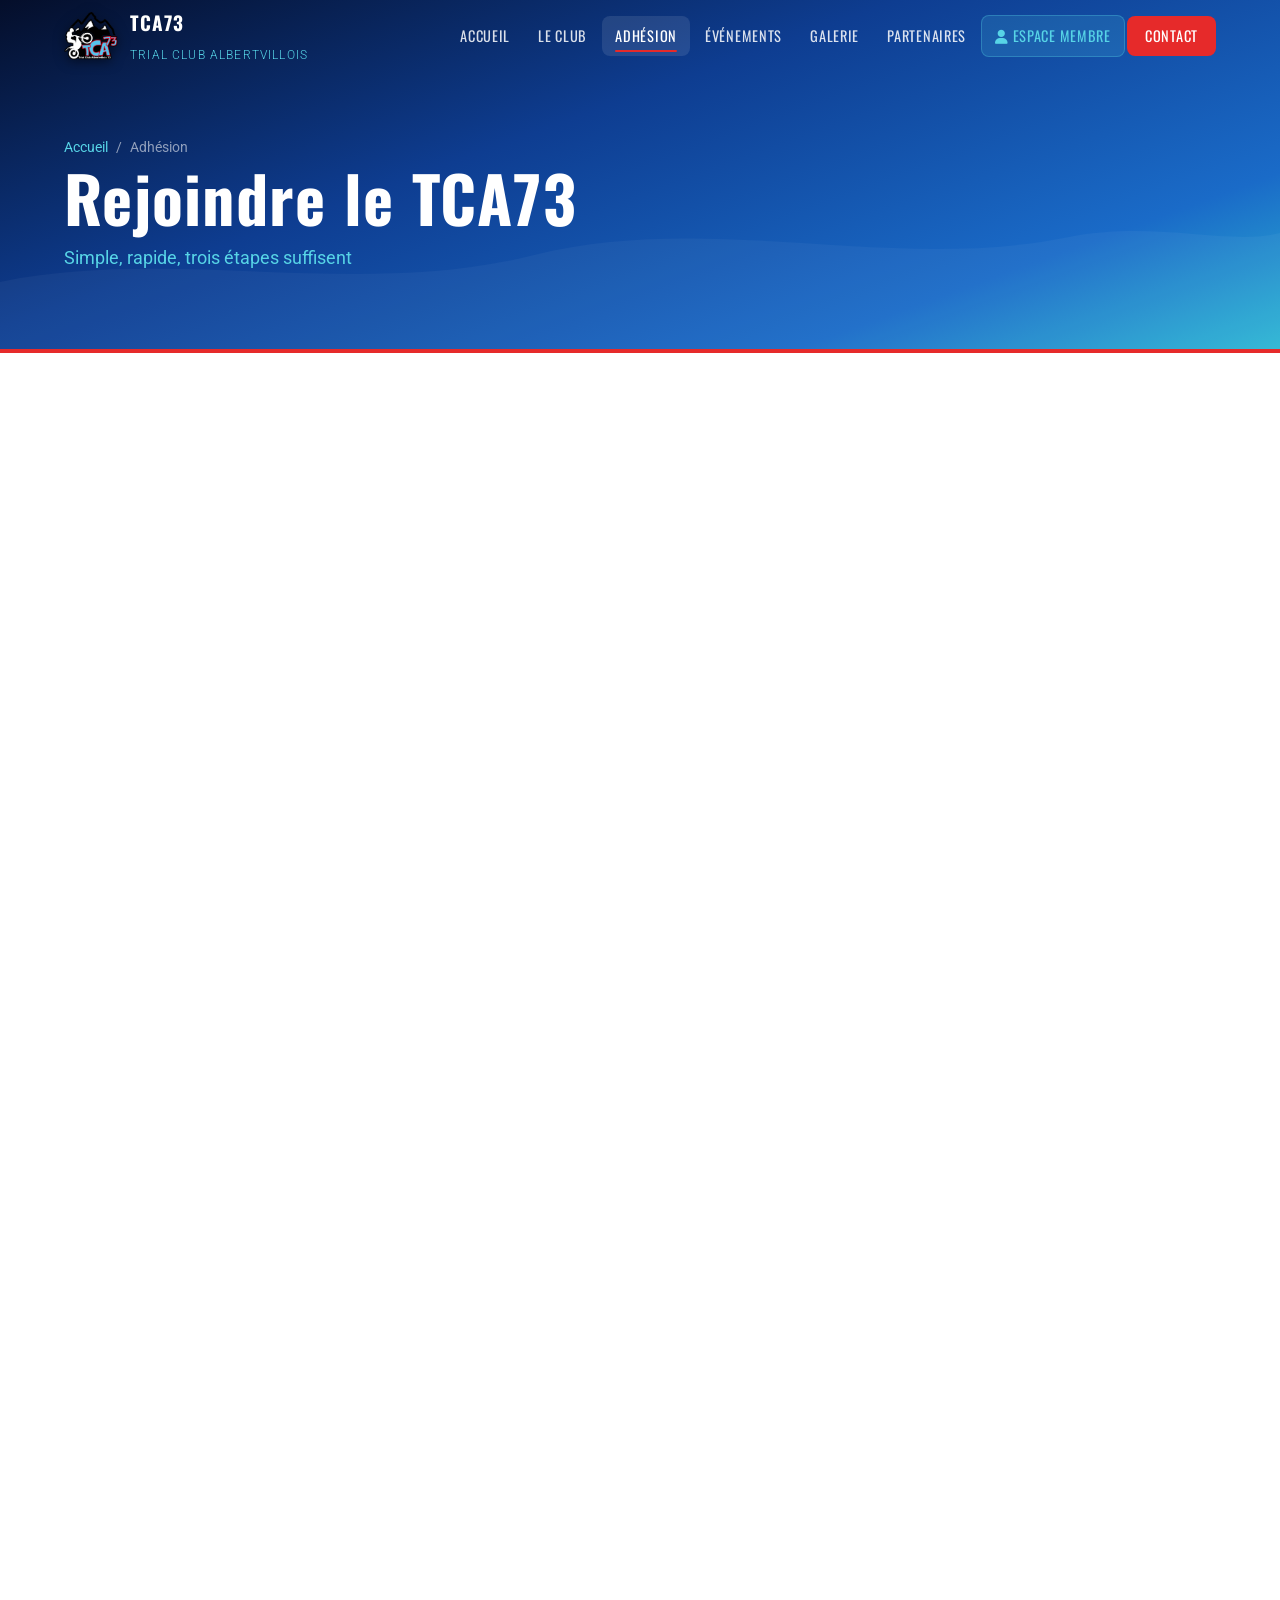
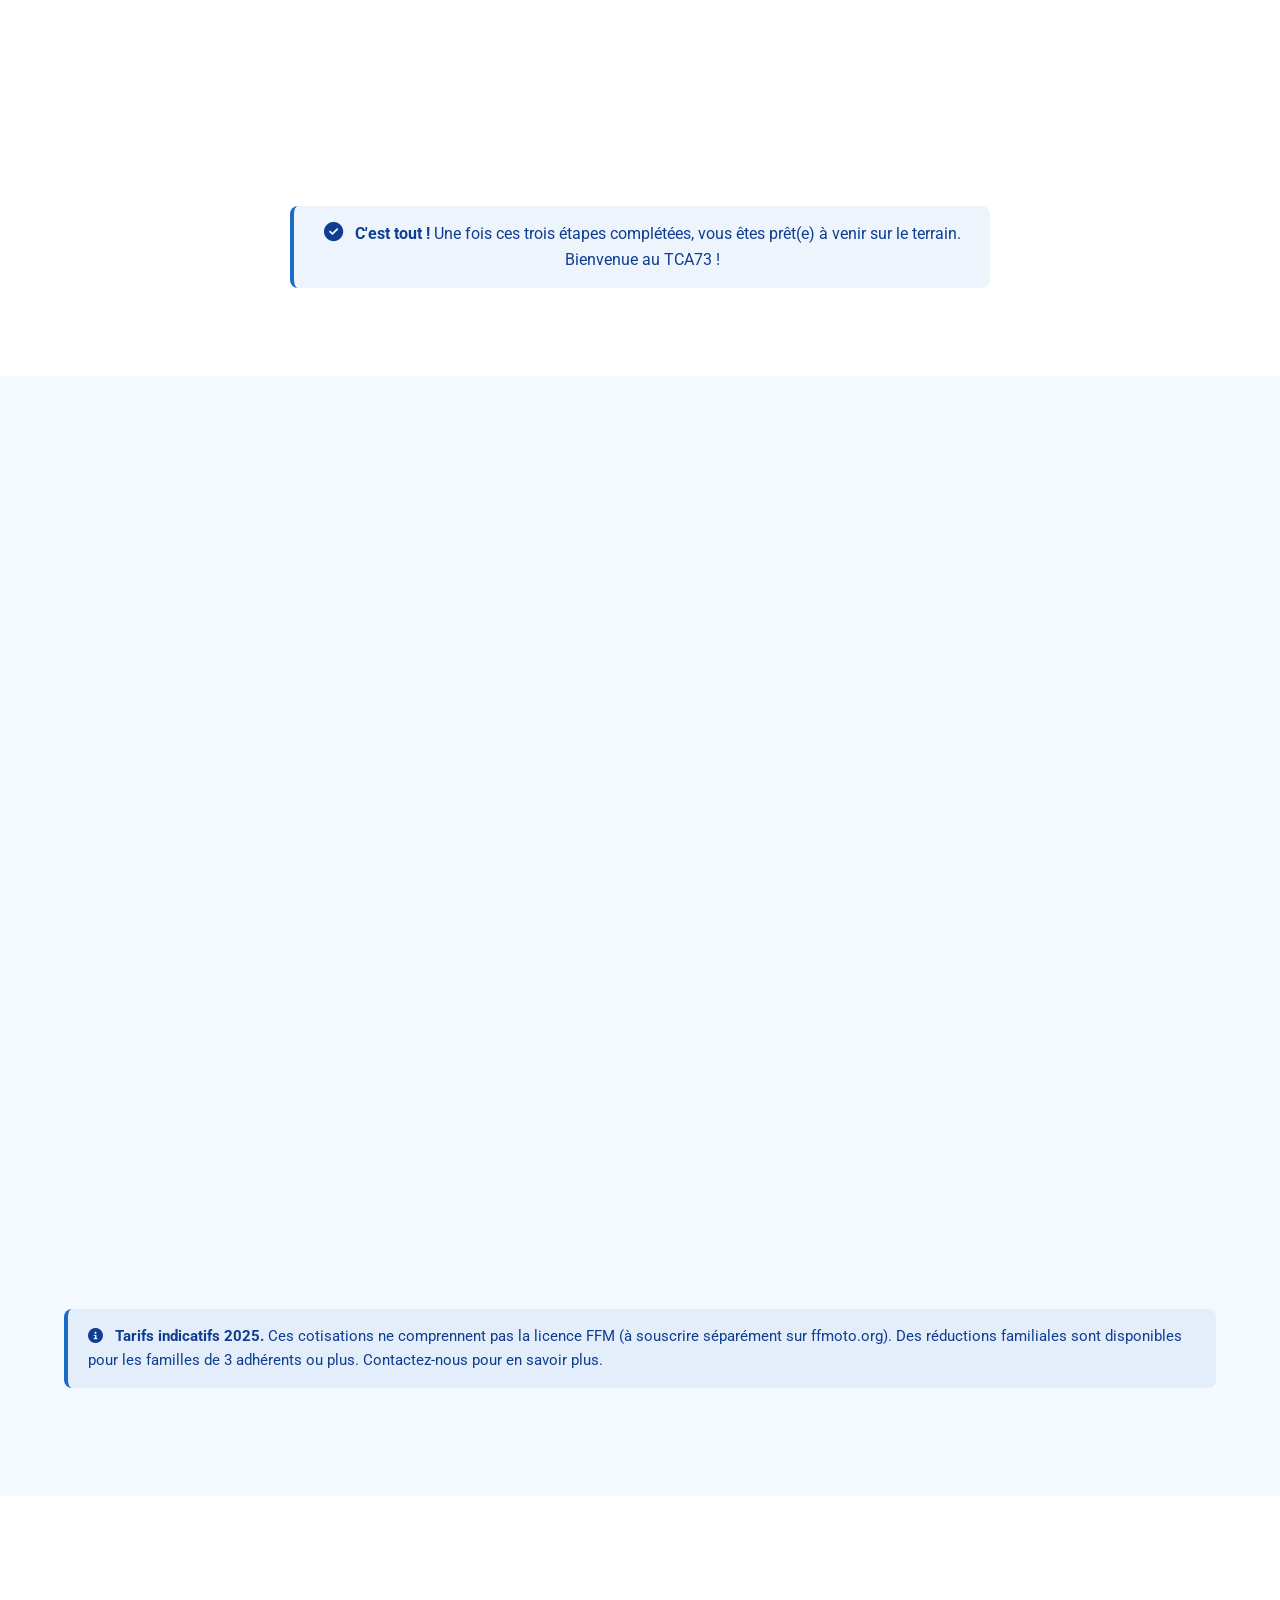
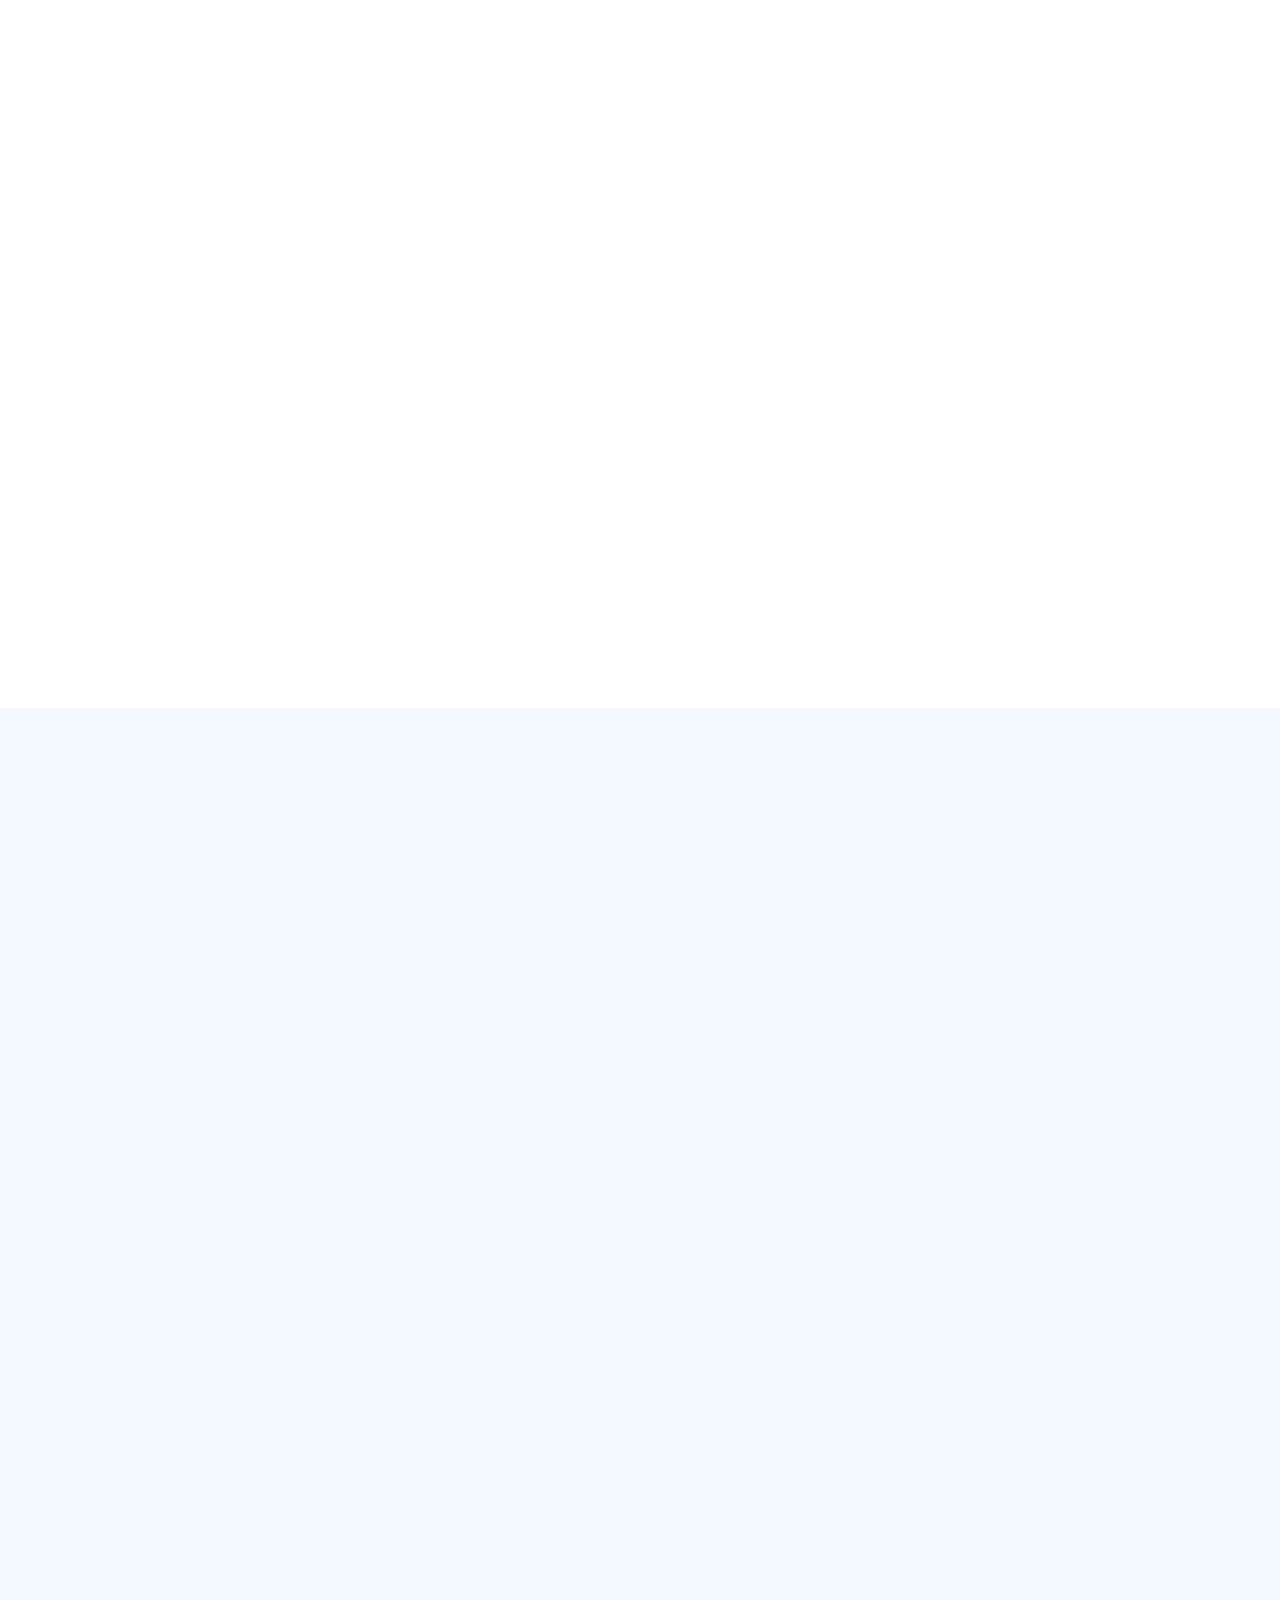
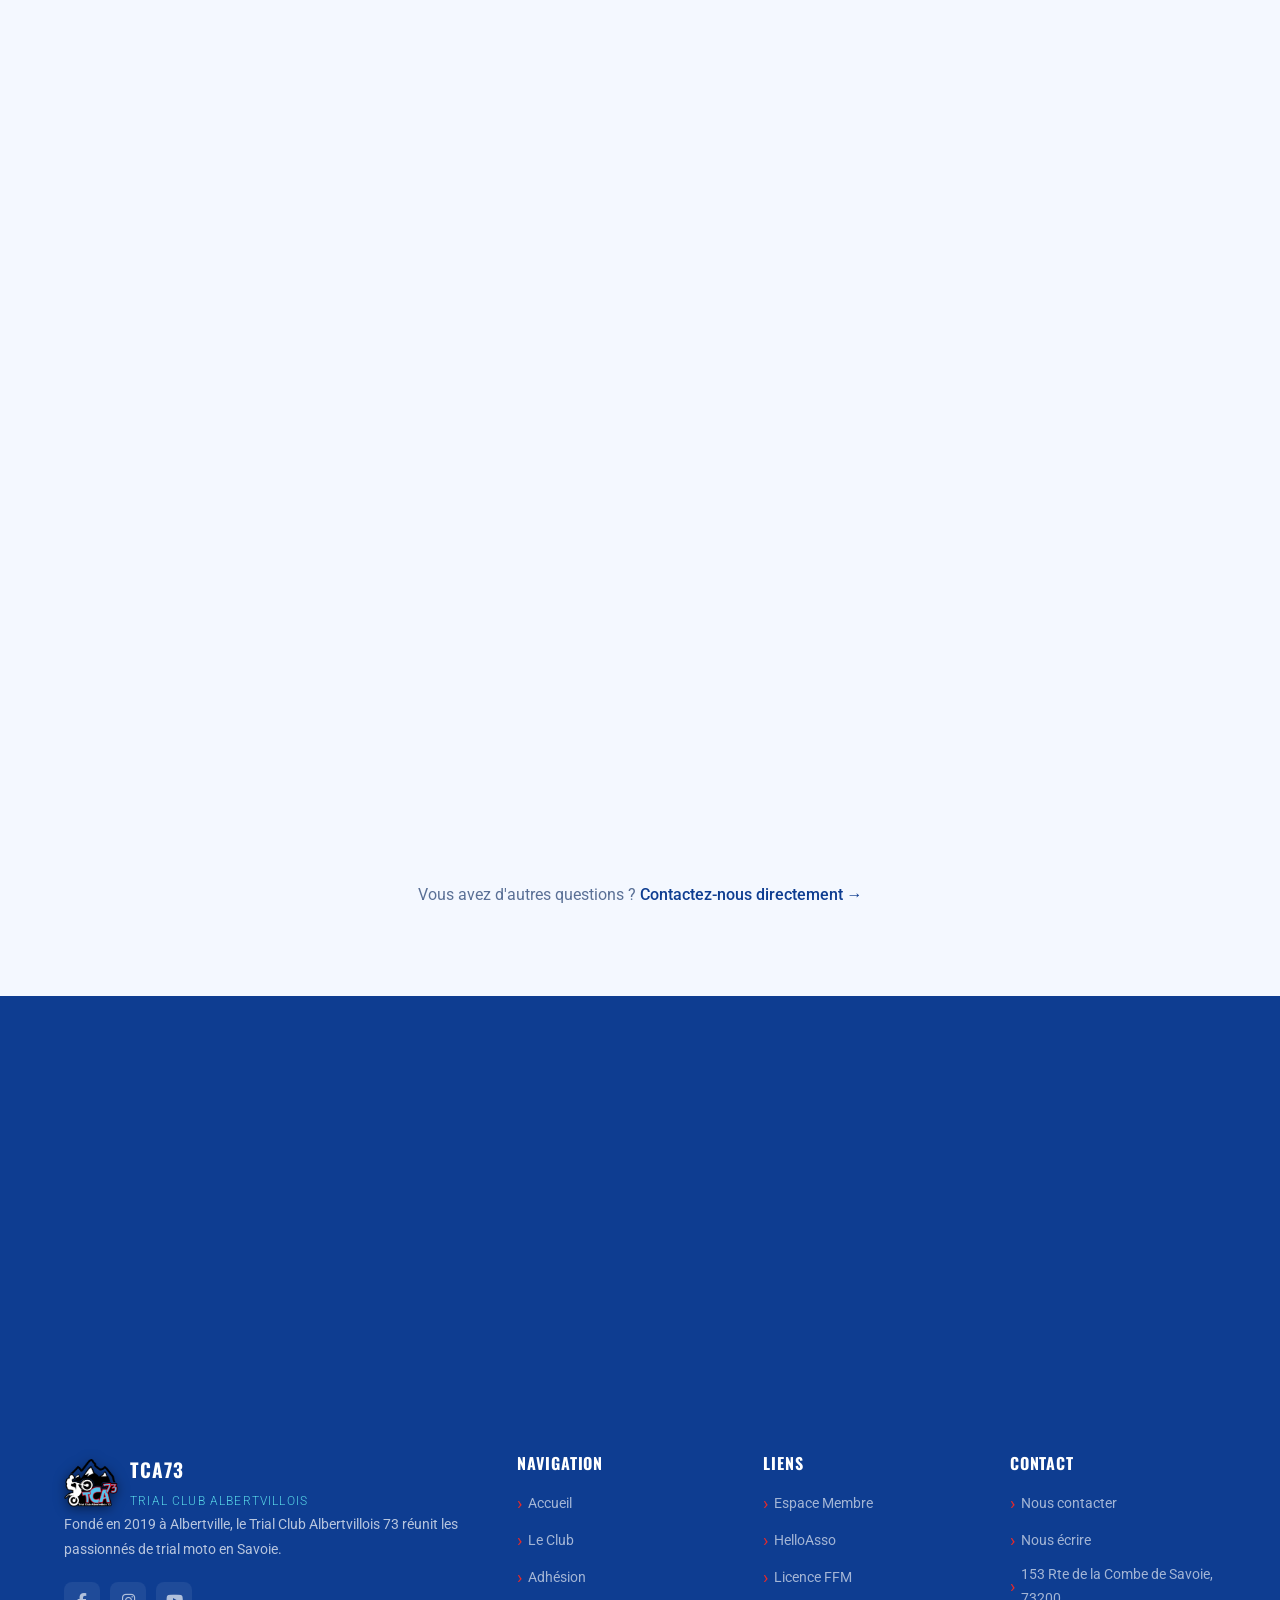
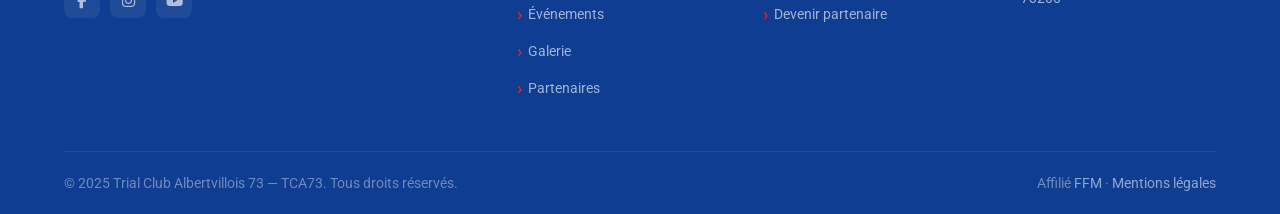
==== commit 902f09e1: "Ajout logo TCA73 PNG transparent + décorations trial moto - Logo officiel TCA73 en PNG fond transpar" ====
--- a/adhesion.html
+++ b/adhesion.html
@@ -9,14 +9,14 @@
   <link rel="preconnect" href="https://fonts.gstatic.com" crossorigin>
   <link href="https://fonts.googleapis.com/css2?family=Oswald:wght@400;500;600;700&family=Roboto:wght@300;400;500&display=swap" rel="stylesheet">
   <link rel="stylesheet" href="https://cdnjs.cloudflare.com/ajax/libs/font-awesome/6.5.0/css/all.min.css">
-  <link rel="stylesheet" href="css/style.css?v=3">
+  <link rel="stylesheet" href="css/style.css?v=4">
 </head>
 <body>
 
 <!-- ===== HEADER ===== -->
 <header id="header">
   <div class="header-inner">
-    <a href="index.html" class="logo"><div class="logo-badge">TCA</div><div class="logo-text"><strong>TCA73</strong><span>Trial Club Albertvillois</span></div></a>
+    <a href="index.html" class="logo"><img src="assets/images/logo-tca73.png" alt="TCA73" class="logo-img"><div class="logo-text"><strong>TCA73</strong><span>Trial Club Albertvillois</span></div></a>
     <nav class="nav-links">
       <a href="index.html">Accueil</a><a href="club.html">Le Club</a>
       <a href="adhesion.html" class="active">Adhésion</a><a href="evenements.html">Événements</a>
@@ -485,7 +485,7 @@
 <footer id="footer">
   <div class="container">
     <div class="footer-grid">
-      <div class="footer-brand"><a href="index.html" class="logo"><div class="logo-badge">TCA</div><div class="logo-text"><strong>TCA73</strong><span>Trial Club Albertvillois</span></div></a><p>Fondé en 2019 à Albertville, le Trial Club Albertvillois 73 réunit les passionnés de trial moto en Savoie.</p><div class="footer-social"><a href="https://www.facebook.com/p/TCA73-Trial-Club-Albertvillois-100057427091046/" aria-label="Facebook" target="_blank" rel="noopener"><i class="fa-brands fa-facebook-f"></i></a><a href="https://www.instagram.com/trialclubalbertvillois73/" aria-label="Instagram" target="_blank" rel="noopener"><i class="fa-brands fa-instagram"></i></a><a href="#" aria-label="YouTube"><i class="fa-brands fa-youtube"></i></a></div></div>
+      <div class="footer-brand"><a href="index.html" class="logo"><img src="assets/images/logo-tca73.png" alt="TCA73" class="logo-img"><div class="logo-text"><strong>TCA73</strong><span>Trial Club Albertvillois</span></div></a><p>Fondé en 2019 à Albertville, le Trial Club Albertvillois 73 réunit les passionnés de trial moto en Savoie.</p><div class="footer-social"><a href="https://www.facebook.com/p/TCA73-Trial-Club-Albertvillois-100057427091046/" aria-label="Facebook" target="_blank" rel="noopener"><i class="fa-brands fa-facebook-f"></i></a><a href="https://www.instagram.com/trialclubalbertvillois73/" aria-label="Instagram" target="_blank" rel="noopener"><i class="fa-brands fa-instagram"></i></a><a href="#" aria-label="YouTube"><i class="fa-brands fa-youtube"></i></a></div></div>
       <div class="footer-col"><h4>Navigation</h4><ul><li><a href="index.html">Accueil</a></li><li><a href="club.html">Le Club</a></li><li><a href="adhesion.html">Adhésion</a></li><li><a href="evenements.html">Événements</a></li><li><a href="galerie.html">Galerie</a></li><li><a href="partenaires.html">Partenaires</a></li></ul></div>
       <div class="footer-col"><h4>Liens</h4><ul><li><a href="espace-membre.html">Espace Membre</a></li><li><a href="https://www.helloasso.com/associations/trial-club-albertvillois-73/adhesions/adhesion-2025">HelloAsso</a></li><li><a href="#">Licence FFM</a></li><li><a href="partenaires.html">Devenir partenaire</a></li></ul></div>
       <div class="footer-col"><h4>Contact</h4><ul><li><a href="contact.html">Nous contacter</a></li><li><a href="mailto:trialclubalbertvillois73@gmail.com">Nous écrire</a></li><li><a href="contact.html">153 Rte de la Combe de Savoie, 73200</a></li></ul></div>
--- a/css/style.css
+++ b/css/style.css
@@ -159,6 +159,8 @@
 .header-inner { max-width: var(--max-width); margin: 0 auto; padding: 0 24px; height: 100%; display: flex; align-items: center; justify-content: space-between; }
 .logo { display: flex; align-items: center; gap: 12px; color: var(--white); font-family: var(--font-heading); }
 .logo-badge { width: 44px; height: 44px; background: var(--tca-red); border-radius: 9px; display: flex; align-items: center; justify-content: center; font-size: 1.05rem; font-weight: 700; color: var(--white); letter-spacing: -0.02em; flex-shrink: 0; box-shadow: 0 4px 12px rgba(230,42,42,0.4); }
+.logo-img { width: 54px; height: 54px; object-fit: contain; flex-shrink: 0; filter: drop-shadow(0 2px 6px rgba(0,0,0,0.5)); transition: transform var(--transition); }
+.logo:hover .logo-img { transform: scale(1.06); }
 .logo-text strong { display: block; font-size: 1.2rem; letter-spacing: 0.05em; color: var(--white); }
 .logo-text span { font-size: 0.73rem; color: var(--glacier); letter-spacing: 0.1em; text-transform: uppercase; font-weight: 300; font-family: var(--font-body); }
 
@@ -193,8 +195,20 @@
 
 /* Montagnes parallaxe */
 .hero-mountains { position: absolute; bottom: 0; left: 0; right: 0; z-index: 1; line-height: 0; }
-.hero-mountains svg { width: 100%; height: auto; }
+.hero-mountains > svg:first-child { width: 100%; height: auto; }
 .parallax-layer { will-change: transform; }
+
+/* Riders trial SVG dans le hero */
+.hero-rider { position: absolute; pointer-events: none; bottom: 30px; }
+.hero-rider--right { right: 4%; width: min(300px, 28vw); animation: rider-float 4.5s ease-in-out infinite; }
+.hero-rider--left  { left: 6%; width: min(175px, 16vw); animation: rider-float 5.5s ease-in-out infinite 1.2s; }
+.hero-rider--center { left: 42%; width: min(88px, 8vw); bottom: 55px; animation: rider-float 6s ease-in-out infinite 0.6s; }
+@keyframes rider-float { 0%,100%{transform:translateY(0)} 50%{transform:translateY(-10px)} }
+@media (max-width:640px) {
+  .hero-rider--left  { display:none; }
+  .hero-rider--center { display:none; }
+  .hero-rider--right { width: min(200px, 45vw); right: 2%; }
+}
 
 /* Particules */
 .hero-particles { position: absolute; inset: 0; z-index: 1; pointer-events: none; overflow: hidden; }
@@ -578,6 +592,10 @@
 .chatbot-input input { flex:1; padding:11px 16px; border:1px solid var(--border); border-radius:var(--radius-sm); font-size:0.93rem; }
 .chatbot-input input:focus { outline:none; border-color:var(--mountain); }
 
+/* ---- Bande déco trial ---- */
+.trial-band { background: var(--white); overflow: hidden; height: 72px; position: relative; }
+.trial-band-svg { width: 100%; height: 72px; display: block; }
+
 /* ---- Scroll animations ---- */
 /* Content visible by default (no JS / slow JS); animation only when JS adds js-ready */
 .fade-up { transition:opacity 0.65s ease, transform 0.65s ease; }
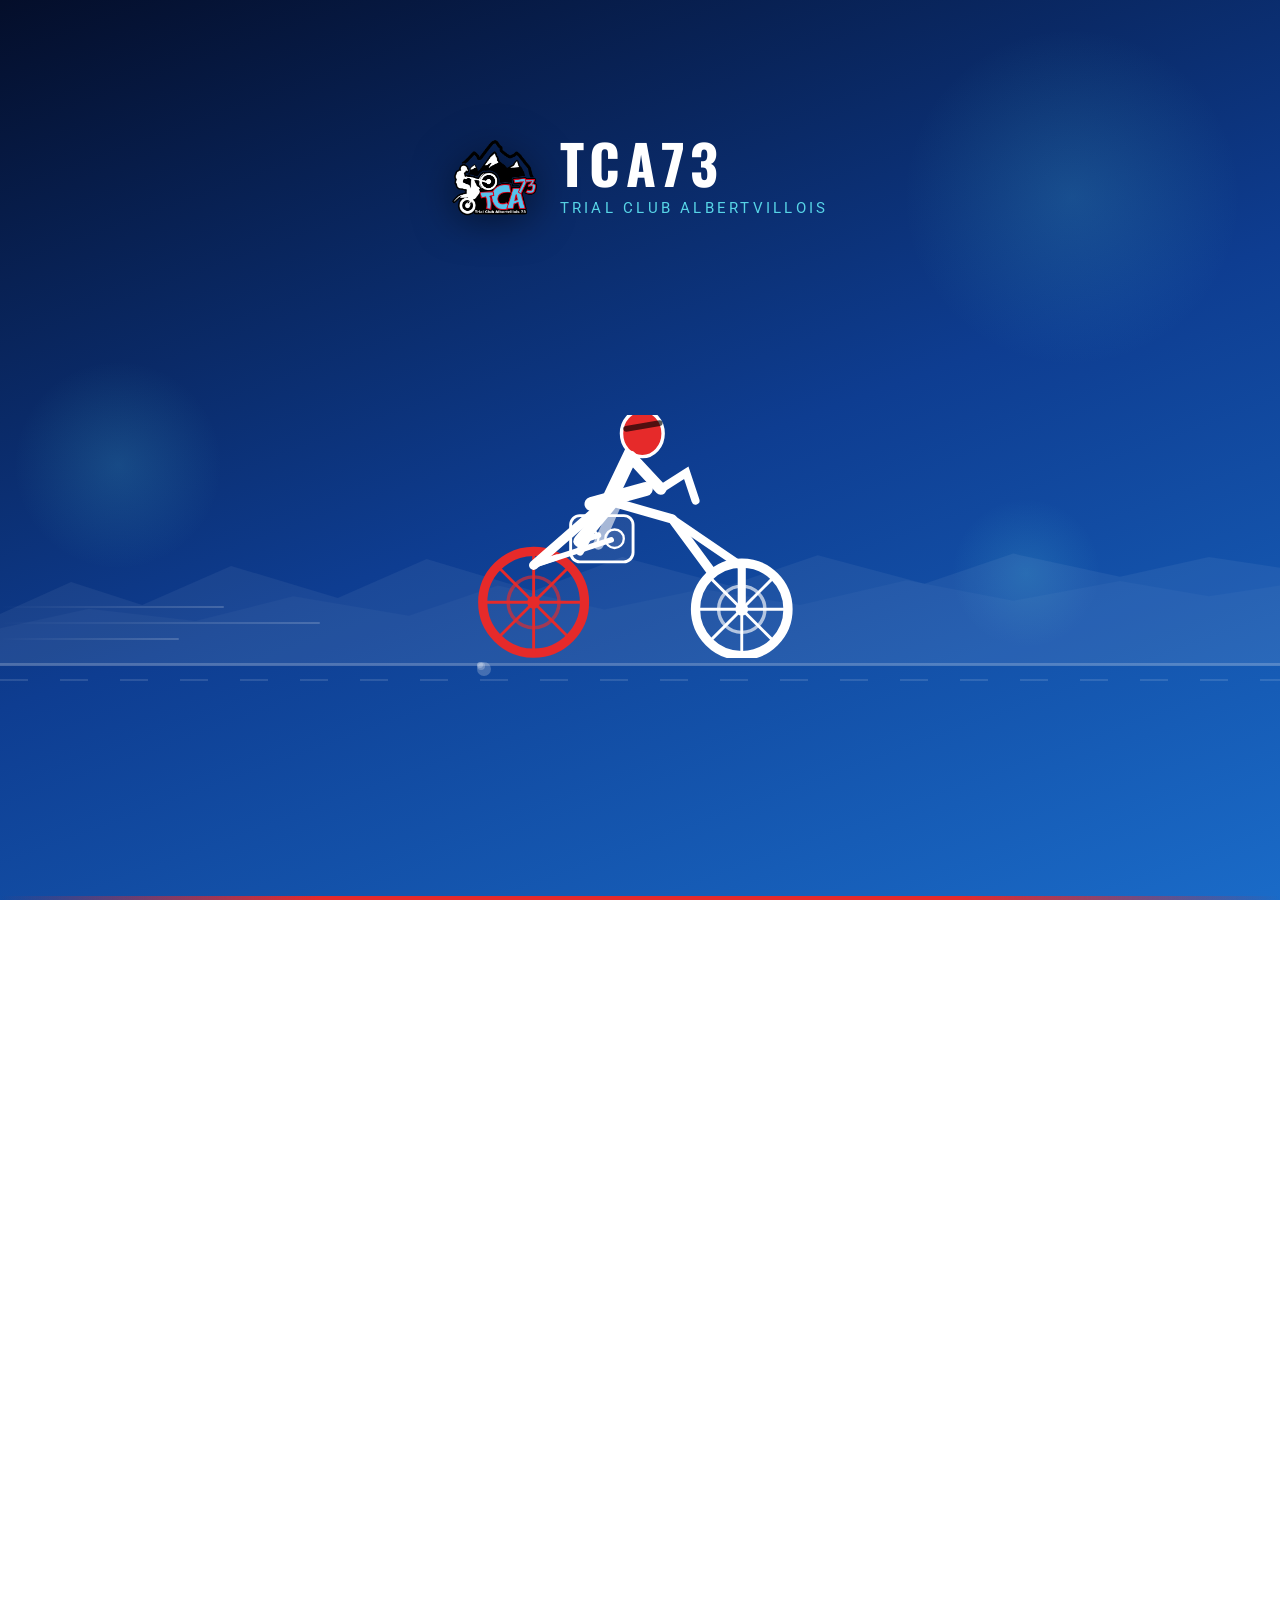
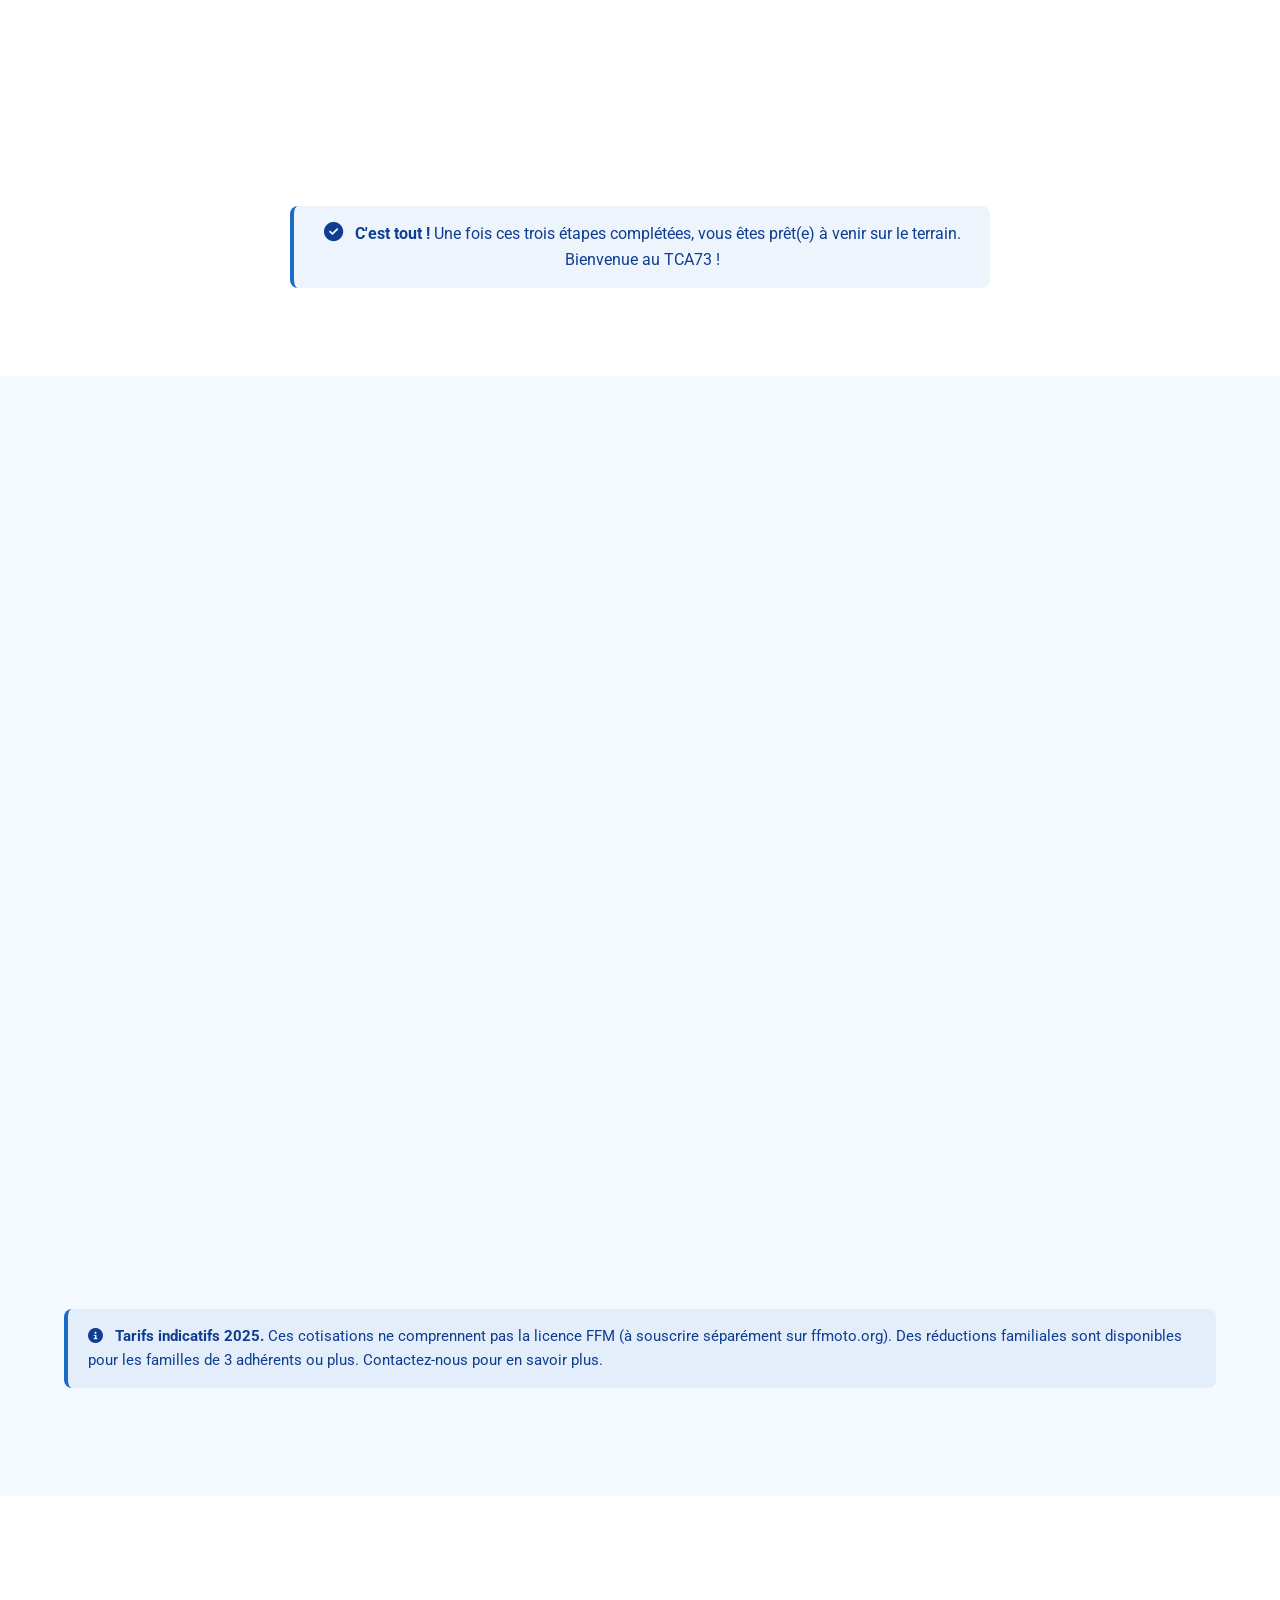
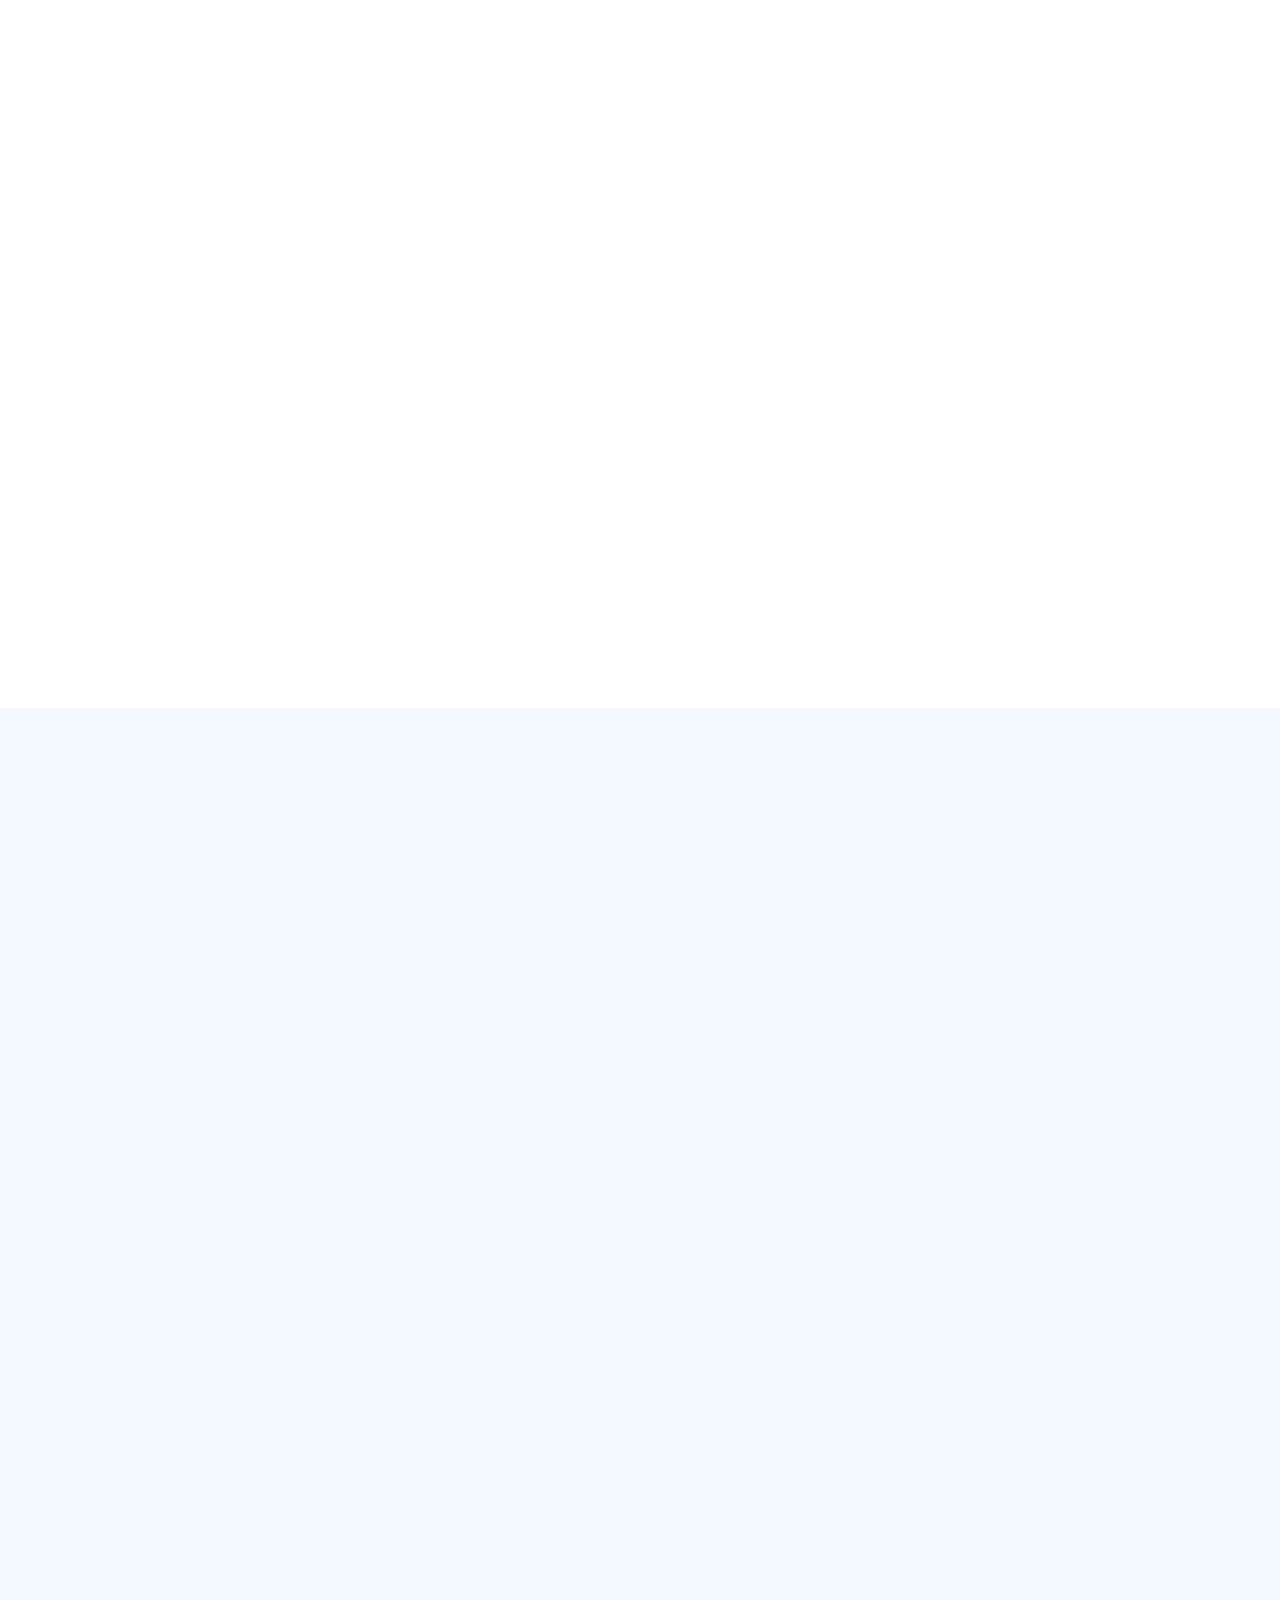
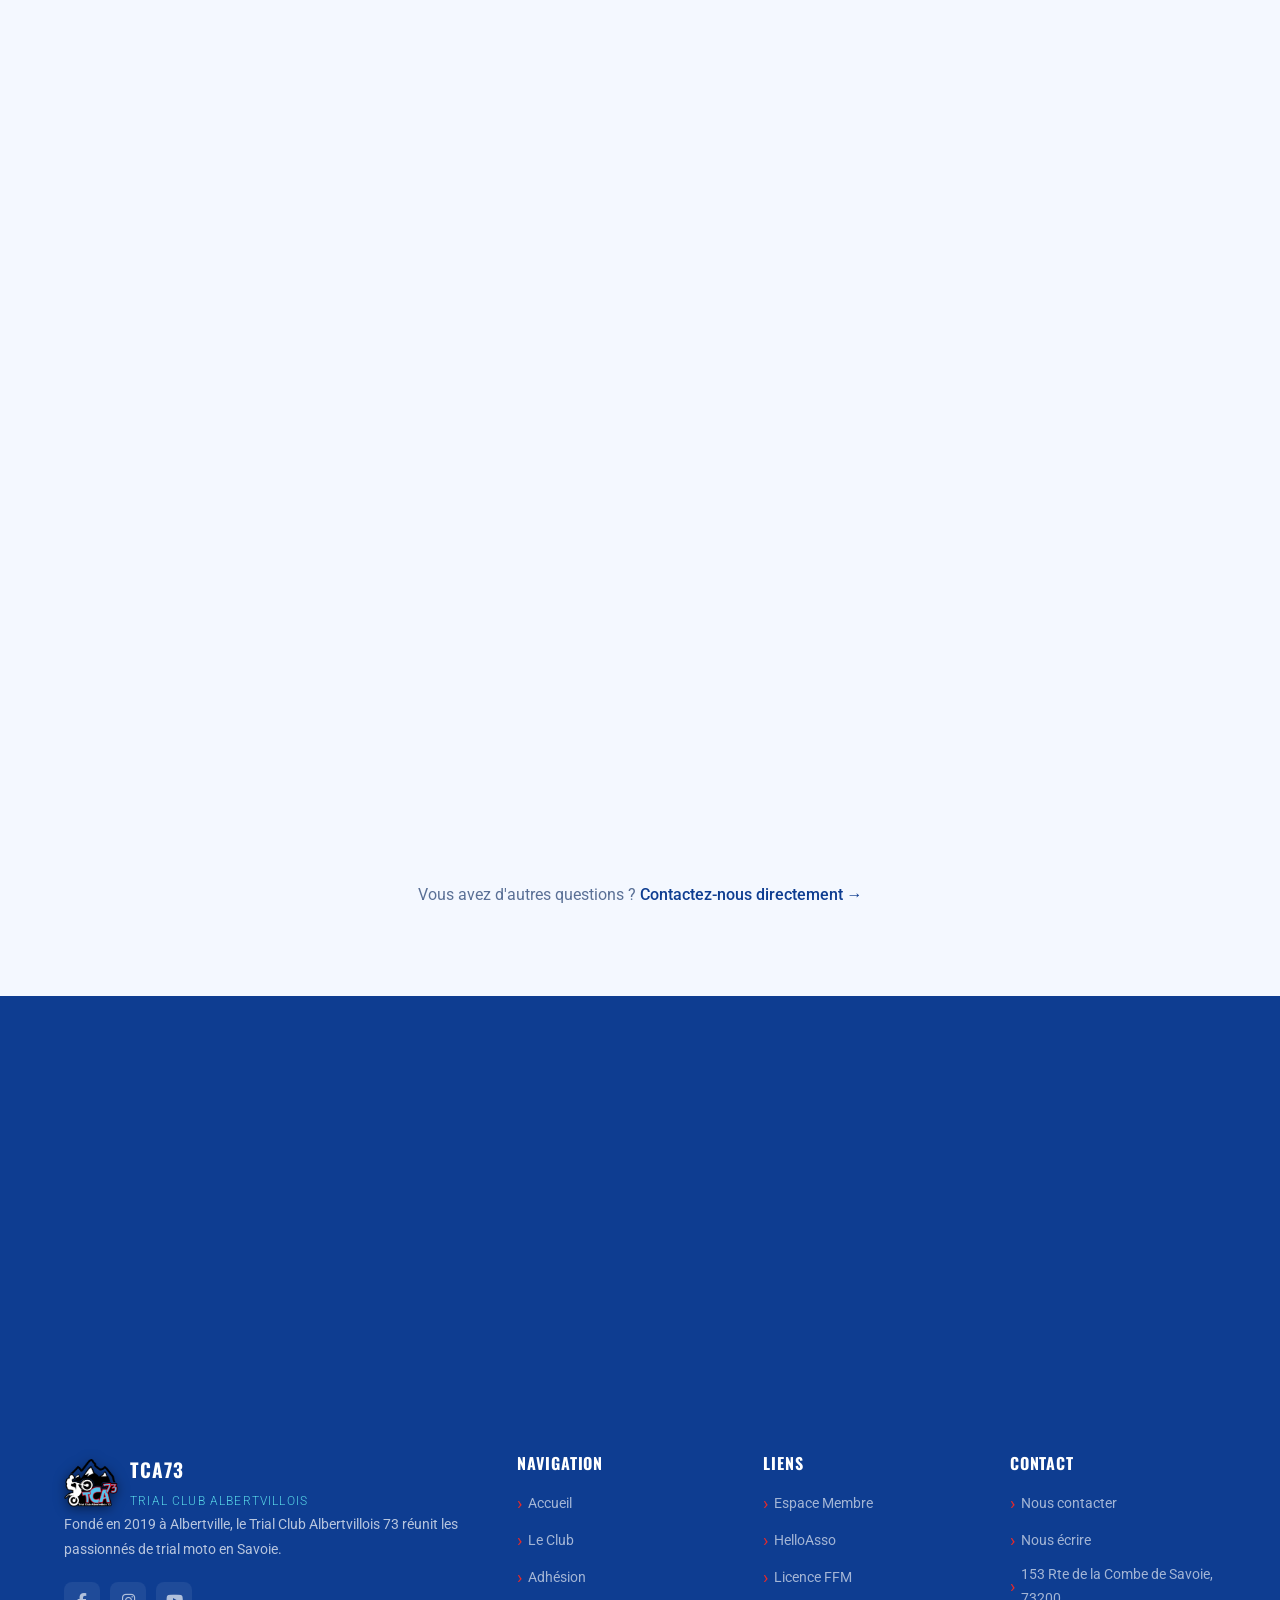
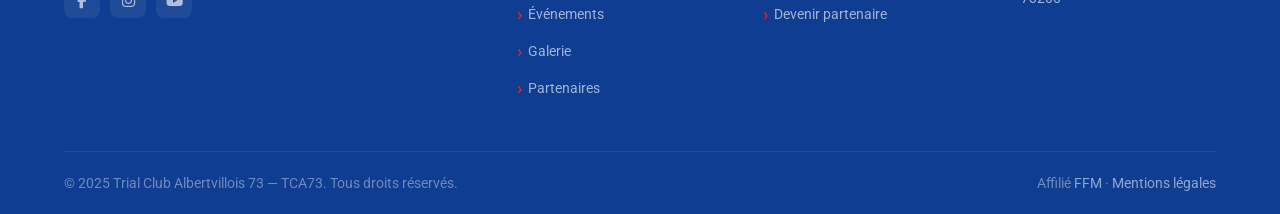
==== commit 47cf4f17: "Animation d'entrée : moto trial roule et laisse place au site - js/intro.js : overlay plein écran, m" ====
--- a/adhesion.html
+++ b/adhesion.html
@@ -494,6 +494,7 @@
   </div>
 </footer>
 <button class="back-to-top" title="Retour en haut"><i class="fa-solid fa-chevron-up"></i></button>
+<script src="js/intro.js" defer></script>
 <script src="js/main.js"></script>
 </body>
 </html>
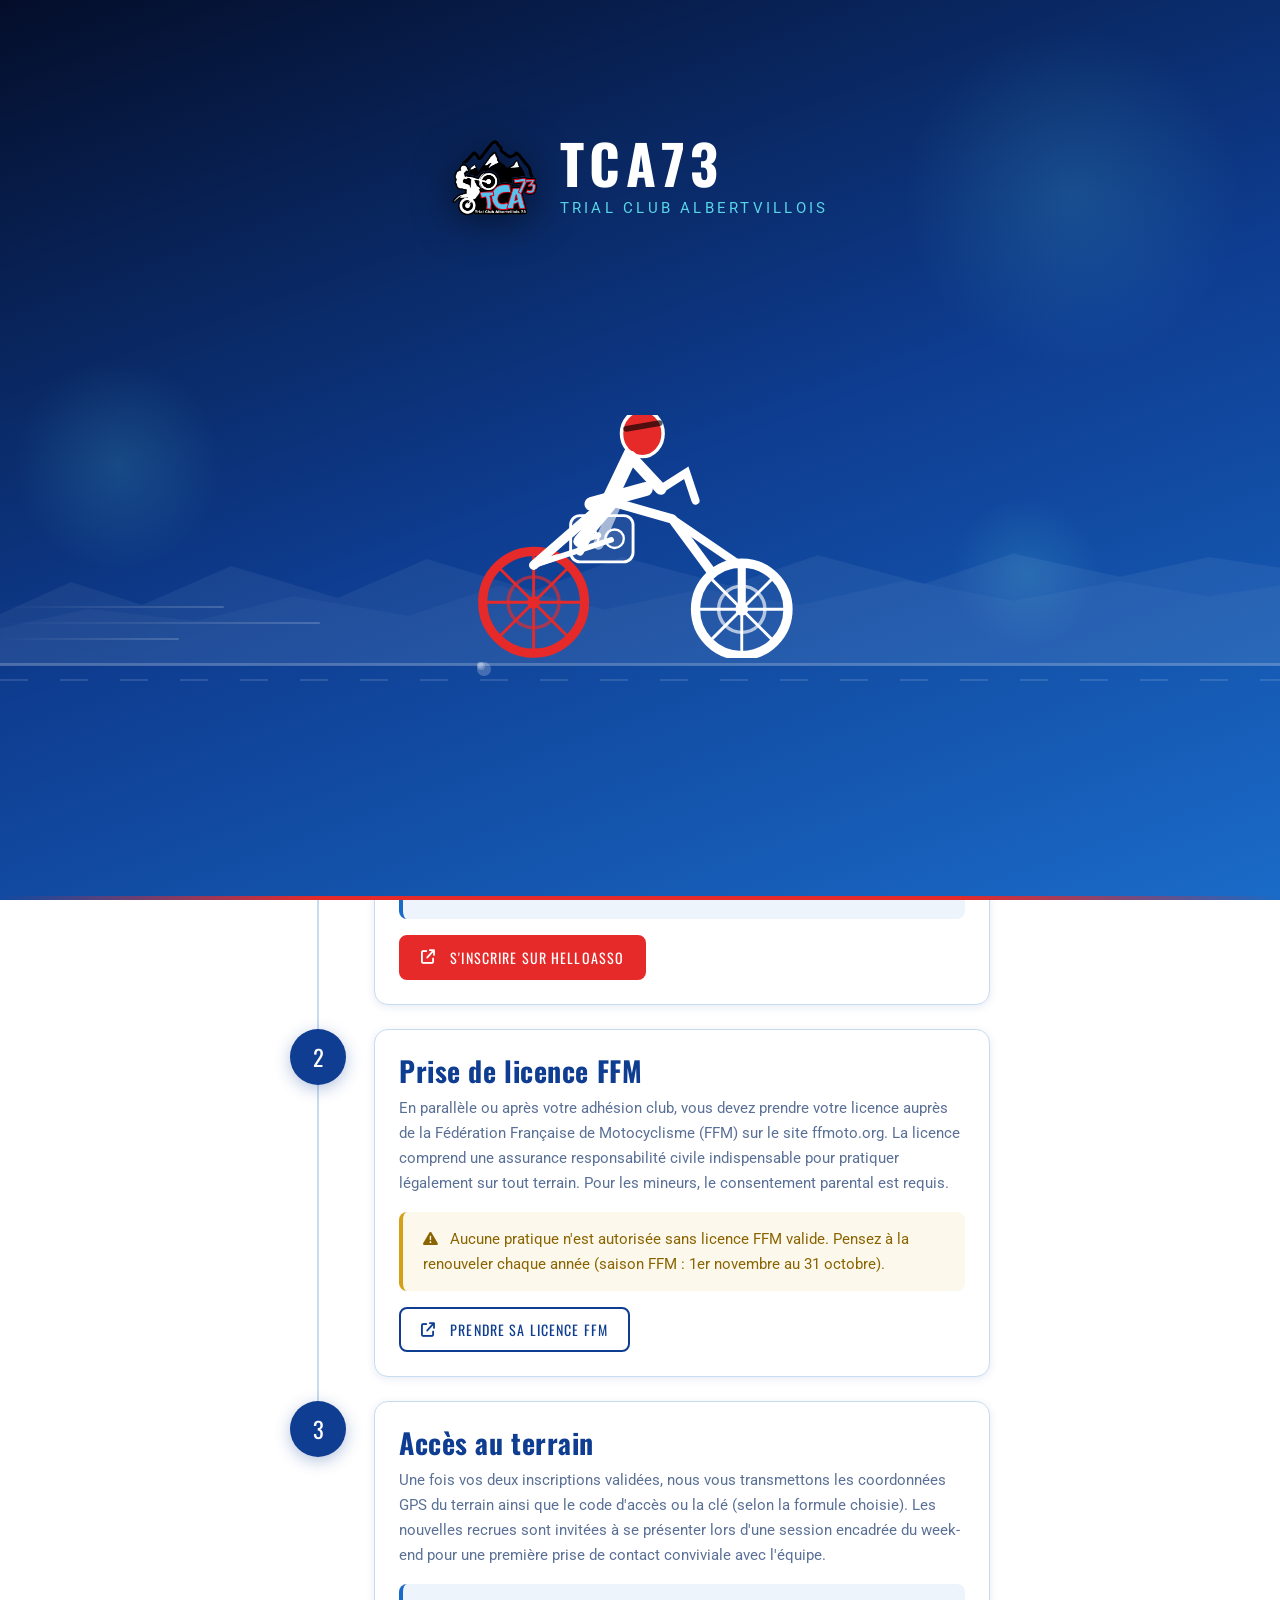
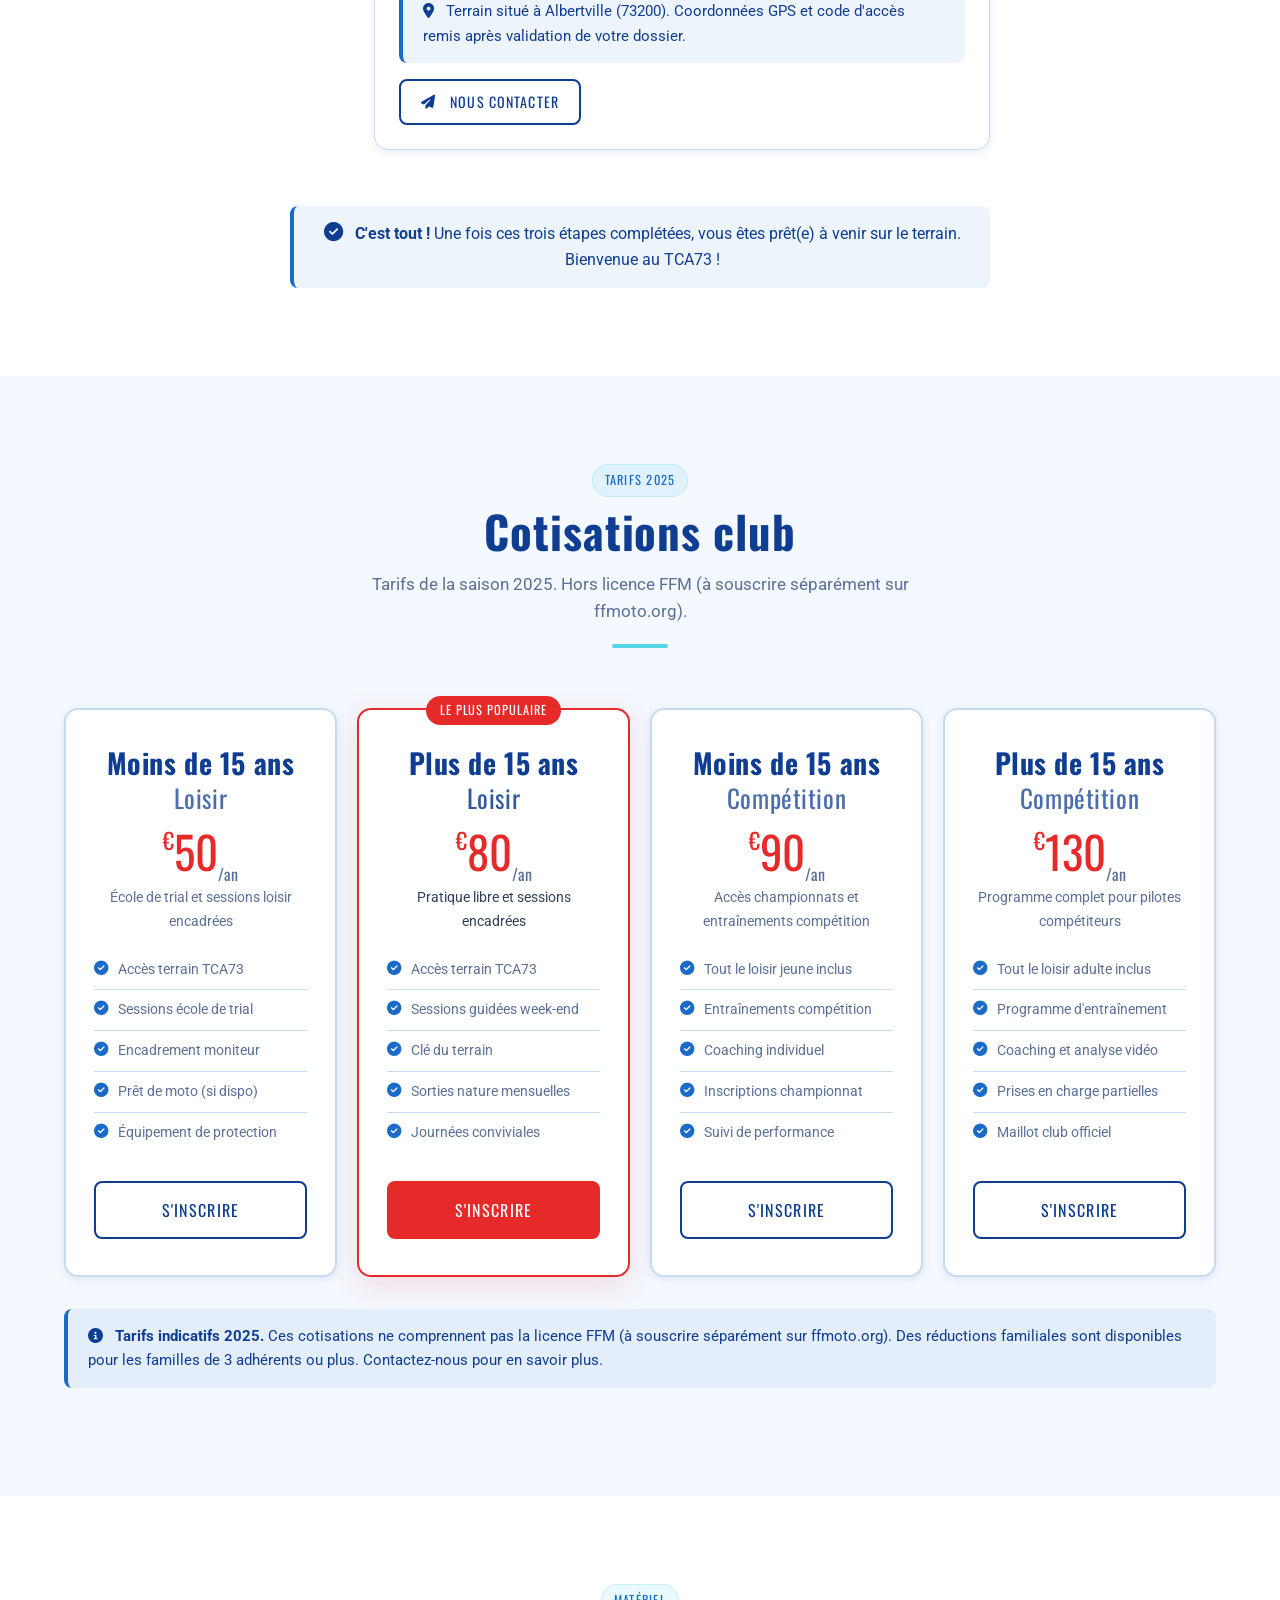
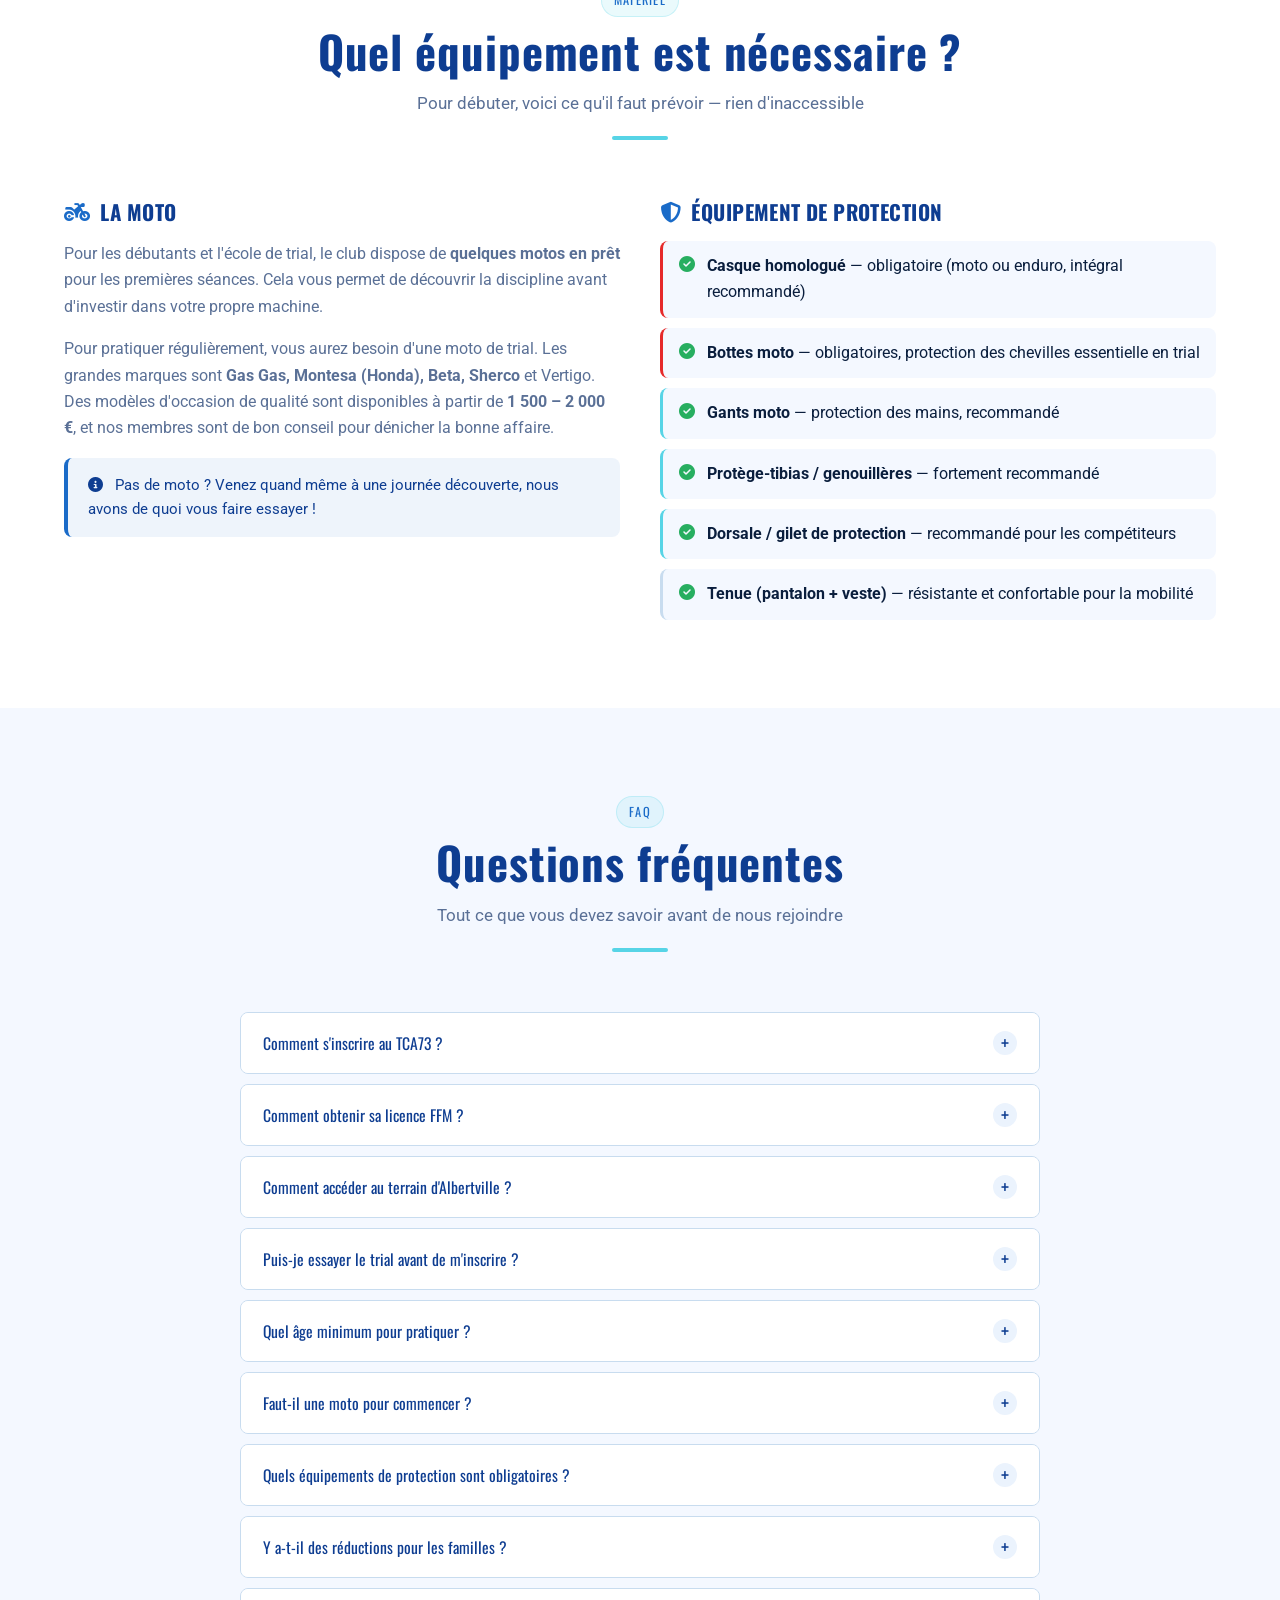
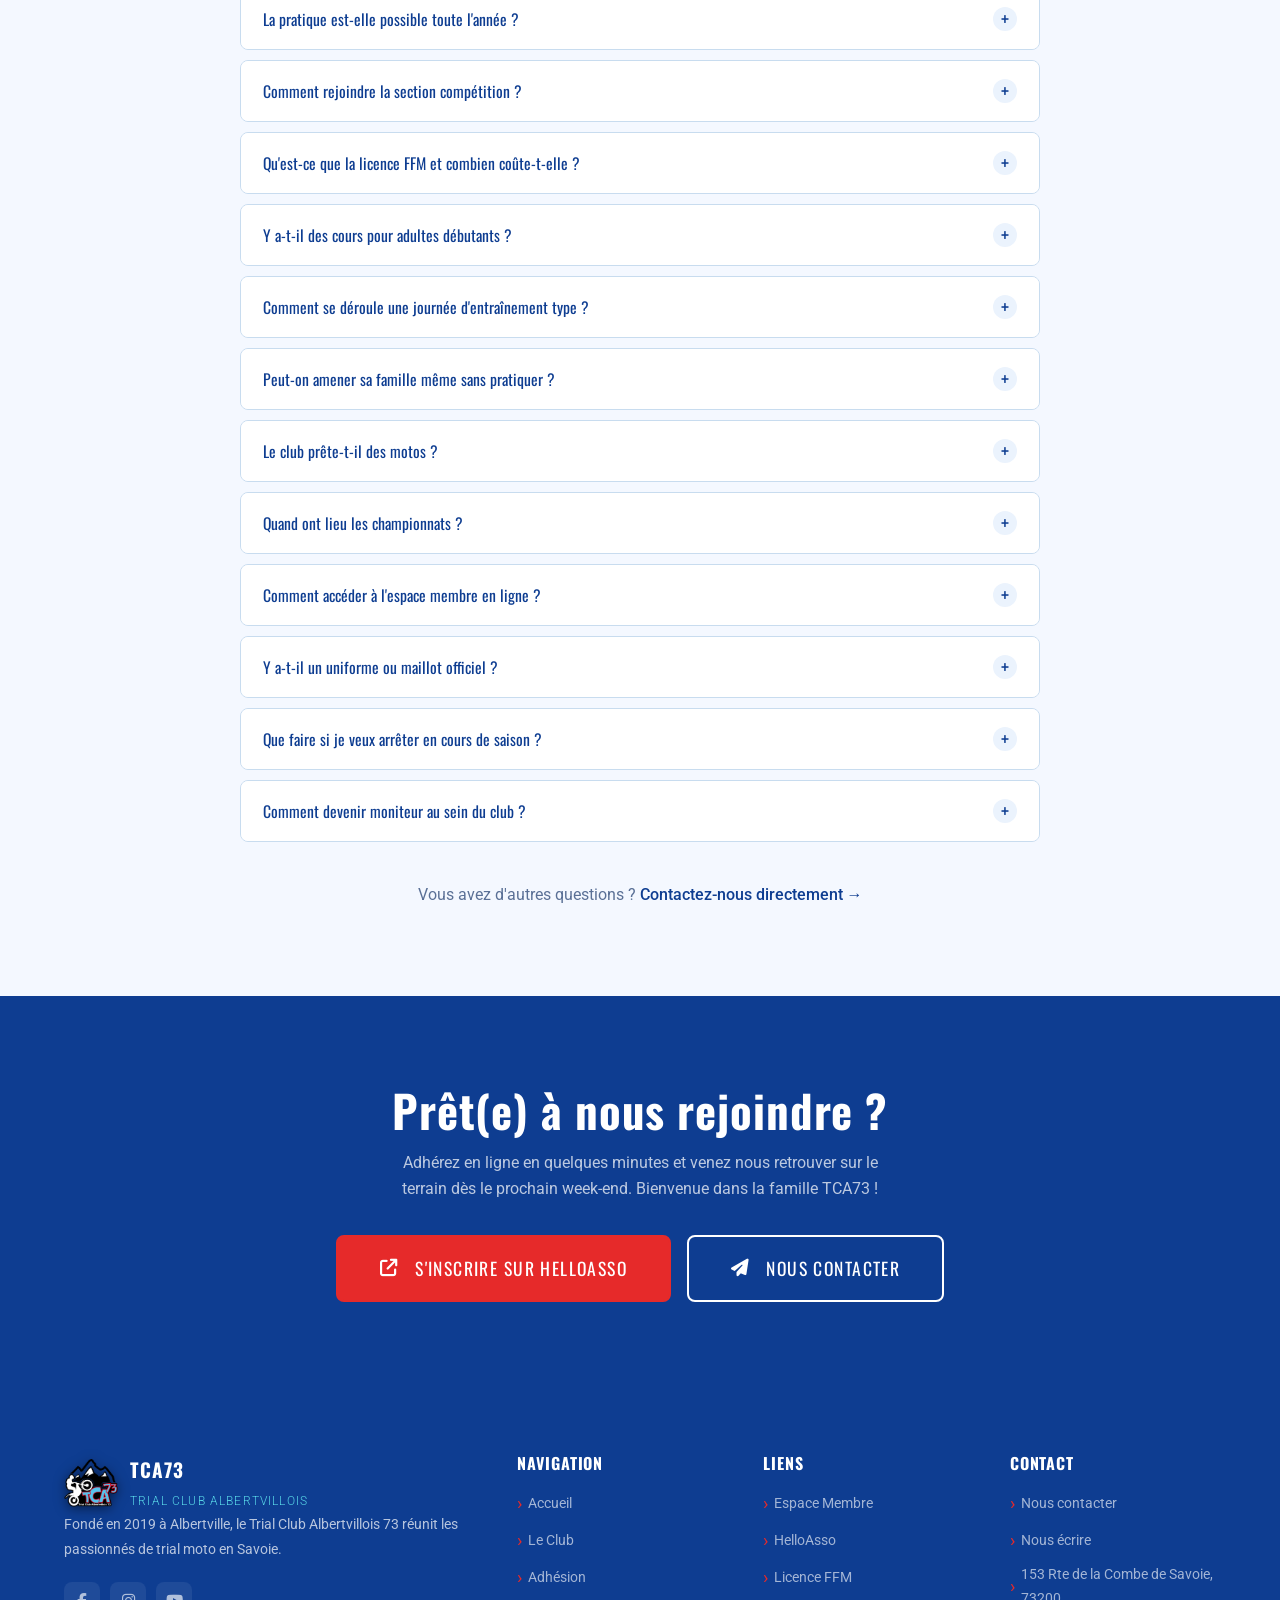
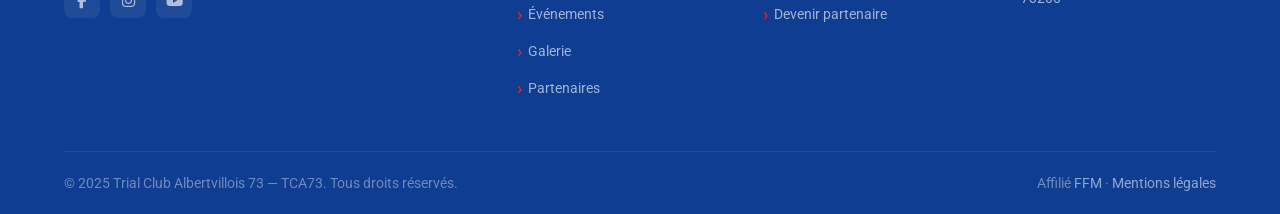
==== commit d7295370: "Force rechargement CSS : style.css?v=6 Le navigateur avait mis en cache l'ancienne version ?v=5 avec" ====
--- a/adhesion.html
+++ b/adhesion.html
@@ -9,7 +9,7 @@
   <link rel="preconnect" href="https://fonts.gstatic.com" crossorigin>
   <link href="https://fonts.googleapis.com/css2?family=Oswald:wght@400;500;600;700&family=Roboto:wght@300;400;500&display=swap" rel="stylesheet">
   <link rel="stylesheet" href="https://cdnjs.cloudflare.com/ajax/libs/font-awesome/6.5.0/css/all.min.css">
-  <link rel="stylesheet" href="css/style.css?v=4">
+  <link rel="stylesheet" href="css/style.css?v=6">
 </head>
 <body>
 
@@ -21,6 +21,7 @@
       <a href="index.html">Accueil</a><a href="club.html">Le Club</a>
       <a href="adhesion.html" class="active">Adhésion</a><a href="evenements.html">Événements</a>
       <a href="galerie.html">Galerie</a><a href="partenaires.html">Partenaires</a>
+      <a href="boutique.html"><i class="fa-solid fa-store"></i> Boutique</a>
       <a href="espace-membre.html" class="nav-membre"><i class="fa-solid fa-user"></i> Espace Membre</a>
       <a href="contact.html" class="nav-cta">Contact</a>
     </nav>
@@ -34,18 +35,21 @@
   <a href="evenements.html"><i class="fa-solid fa-calendar-days"></i> Événements</a>
   <a href="galerie.html"><i class="fa-solid fa-images"></i> Galerie</a>
   <a href="partenaires.html"><i class="fa-solid fa-handshake"></i> Partenaires</a>
+  <a href="boutique.html"><i class="fa-solid fa-store"></i> Boutique</a>
   <a href="espace-membre.html" class="mobile-membre"><i class="fa-solid fa-user"></i> Espace Membre</a>
   <a href="contact.html" class="mobile-cta"><i class="fa-solid fa-paper-plane"></i> Contact</a>
 </nav>
 
 <!-- ===== PAGE HERO ===== -->
-<section class="page-hero">
-  <div style="position:absolute;inset:0;overflow:hidden;z-index:0;">
+<section class="page-hero" style="background:transparent;">
+  <img src="https://images.pexels.com/photos/18406995/pexels-photo-18406995.jpeg?auto=compress&cs=tinysrgb&w=1600" alt="" style="position:absolute;inset:0;width:100%;height:100%;object-fit:cover;z-index:0;" loading="eager">
+  <div style="position:absolute;inset:0;background:var(--gradient-hero);opacity:0.88;z-index:1;"></div>
+  <div style="position:absolute;inset:0;overflow:hidden;z-index:1;">
     <svg style="position:absolute;bottom:0;width:100%;height:auto;" xmlns="http://www.w3.org/2000/svg" viewBox="0 0 1440 180" preserveAspectRatio="none">
       <path fill="rgba(255,255,255,0.04)" d="M0,180 L0,100 C200,60 400,120 600,70 C800,20 1000,90 1200,50 C1300,30 1380,60 1440,45 L1440,180 Z"/>
     </svg>
   </div>
-  <div class="page-hero-content">
+  <div class="page-hero-content" style="position:relative;z-index:2;">
     <div class="breadcrumb"><a href="index.html">Accueil</a><span>Adhésion</span></div>
     <h1>Rejoindre le TCA73</h1>
     <p>Simple, rapide, trois étapes suffisent</p>
@@ -495,6 +499,8 @@
 </footer>
 <button class="back-to-top" title="Retour en haut"><i class="fa-solid fa-chevron-up"></i></button>
 <script src="js/intro.js" defer></script>
-<script src="js/main.js"></script>
+<script src="js/main.js?v=5"></script>
+
+<script src="js/chatbot-widget.js"></script>
 </body>
 </html>
--- a/css/style.css
+++ b/css/style.css
@@ -165,7 +165,7 @@
 .logo-text span { font-size: 0.73rem; color: var(--glacier); letter-spacing: 0.1em; text-transform: uppercase; font-weight: 300; font-family: var(--font-body); }
 
 .nav-links { display: flex; align-items: center; gap: 2px; }
-.nav-links a { color: rgba(255,255,255,0.85); font-family: var(--font-heading); font-size: 0.9rem; letter-spacing: 0.05em; text-transform: uppercase; padding: 8px 13px; border-radius: var(--radius-sm); transition: all var(--transition); position: relative; }
+.nav-links a { color: rgba(255,255,255,0.85); font-family: var(--font-heading); font-size: 0.82rem; letter-spacing: 0.04em; text-transform: uppercase; padding: 8px 9px; border-radius: var(--radius-sm); transition: all var(--transition); position: relative; }
 .nav-links a:hover, .nav-links a.active { color: var(--white); background: rgba(255,255,255,0.1); }
 .nav-links a.active::after { content:''; position:absolute; bottom:4px; left:13px; right:13px; height:2px; background:var(--tca-red); border-radius:1px; }
 .nav-cta { background: var(--tca-red) !important; color: var(--white) !important; padding: 8px 18px !important; }
@@ -596,16 +596,8 @@
 .trial-band { background: var(--white); overflow: hidden; height: 72px; position: relative; }
 .trial-band-svg { width: 100%; height: 72px; display: block; }
 
-/* ---- Scroll animations ---- */
-/* Content visible by default (no JS / slow JS); animation only when JS adds js-ready */
-.fade-up { transition:opacity 0.65s ease, transform 0.65s ease; }
-body.js-ready .fade-up { opacity:0; transform:translateY(28px); }
-body.js-ready .fade-up.visible { opacity:1; transform:translateY(0); }
-.fade-up:nth-child(2) { transition-delay:.1s; }
-.fade-up:nth-child(3) { transition-delay:.2s; }
-.fade-up:nth-child(4) { transition-delay:.3s; }
-.fade-up:nth-child(5) { transition-delay:.4s; }
-.fade-up:nth-child(6) { transition-delay:.5s; }
+/* ---- Scroll animations — désactivé, contenu toujours visible ---- */
+.fade-up { opacity:1 !important; transform:none !important; }
 
 /* ---- Back to top ---- */
 .back-to-top { position:fixed; bottom:28px; right:28px; width:48px; height:48px; background:var(--deep); color:var(--white); border:none; border-radius:50%; font-size:1.1rem; display:flex; align-items:center; justify-content:center; box-shadow:var(--shadow-md); cursor:pointer; transition:all var(--transition); opacity:0; pointer-events:none; z-index:900; }
